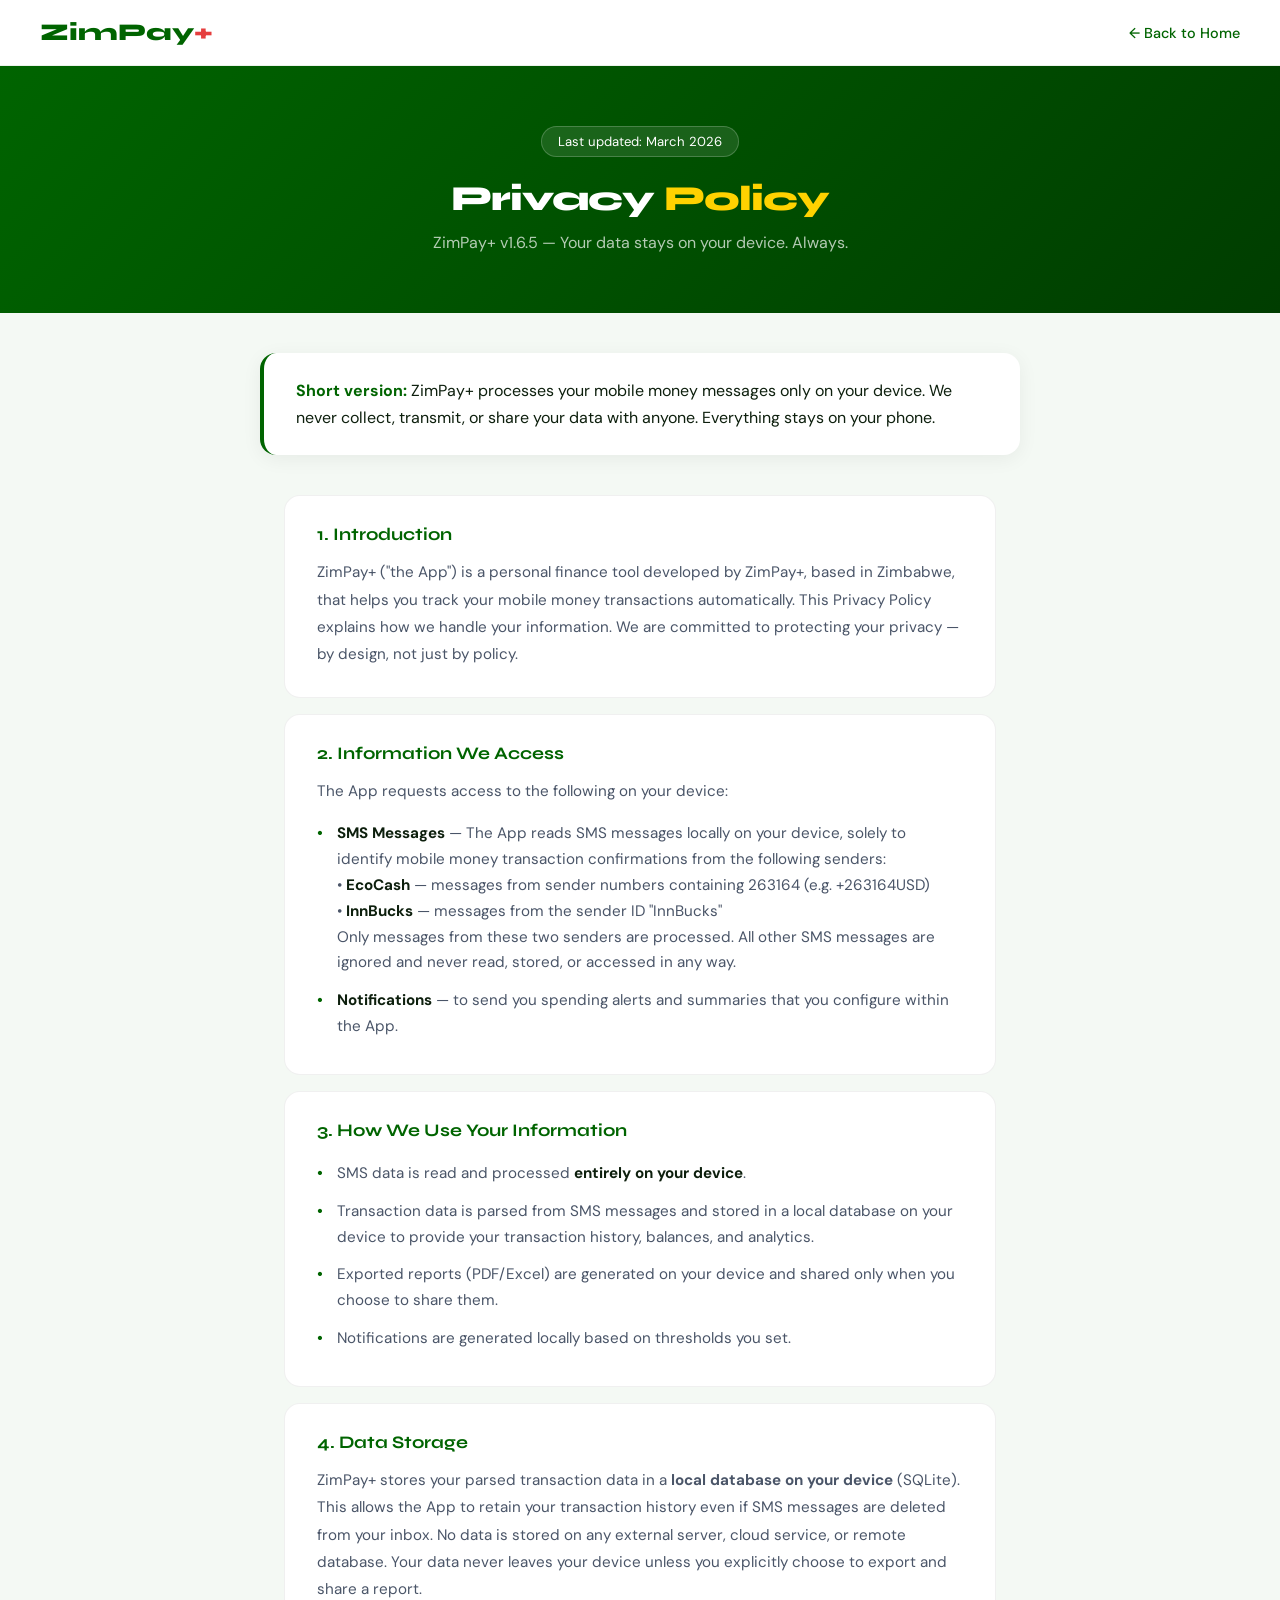
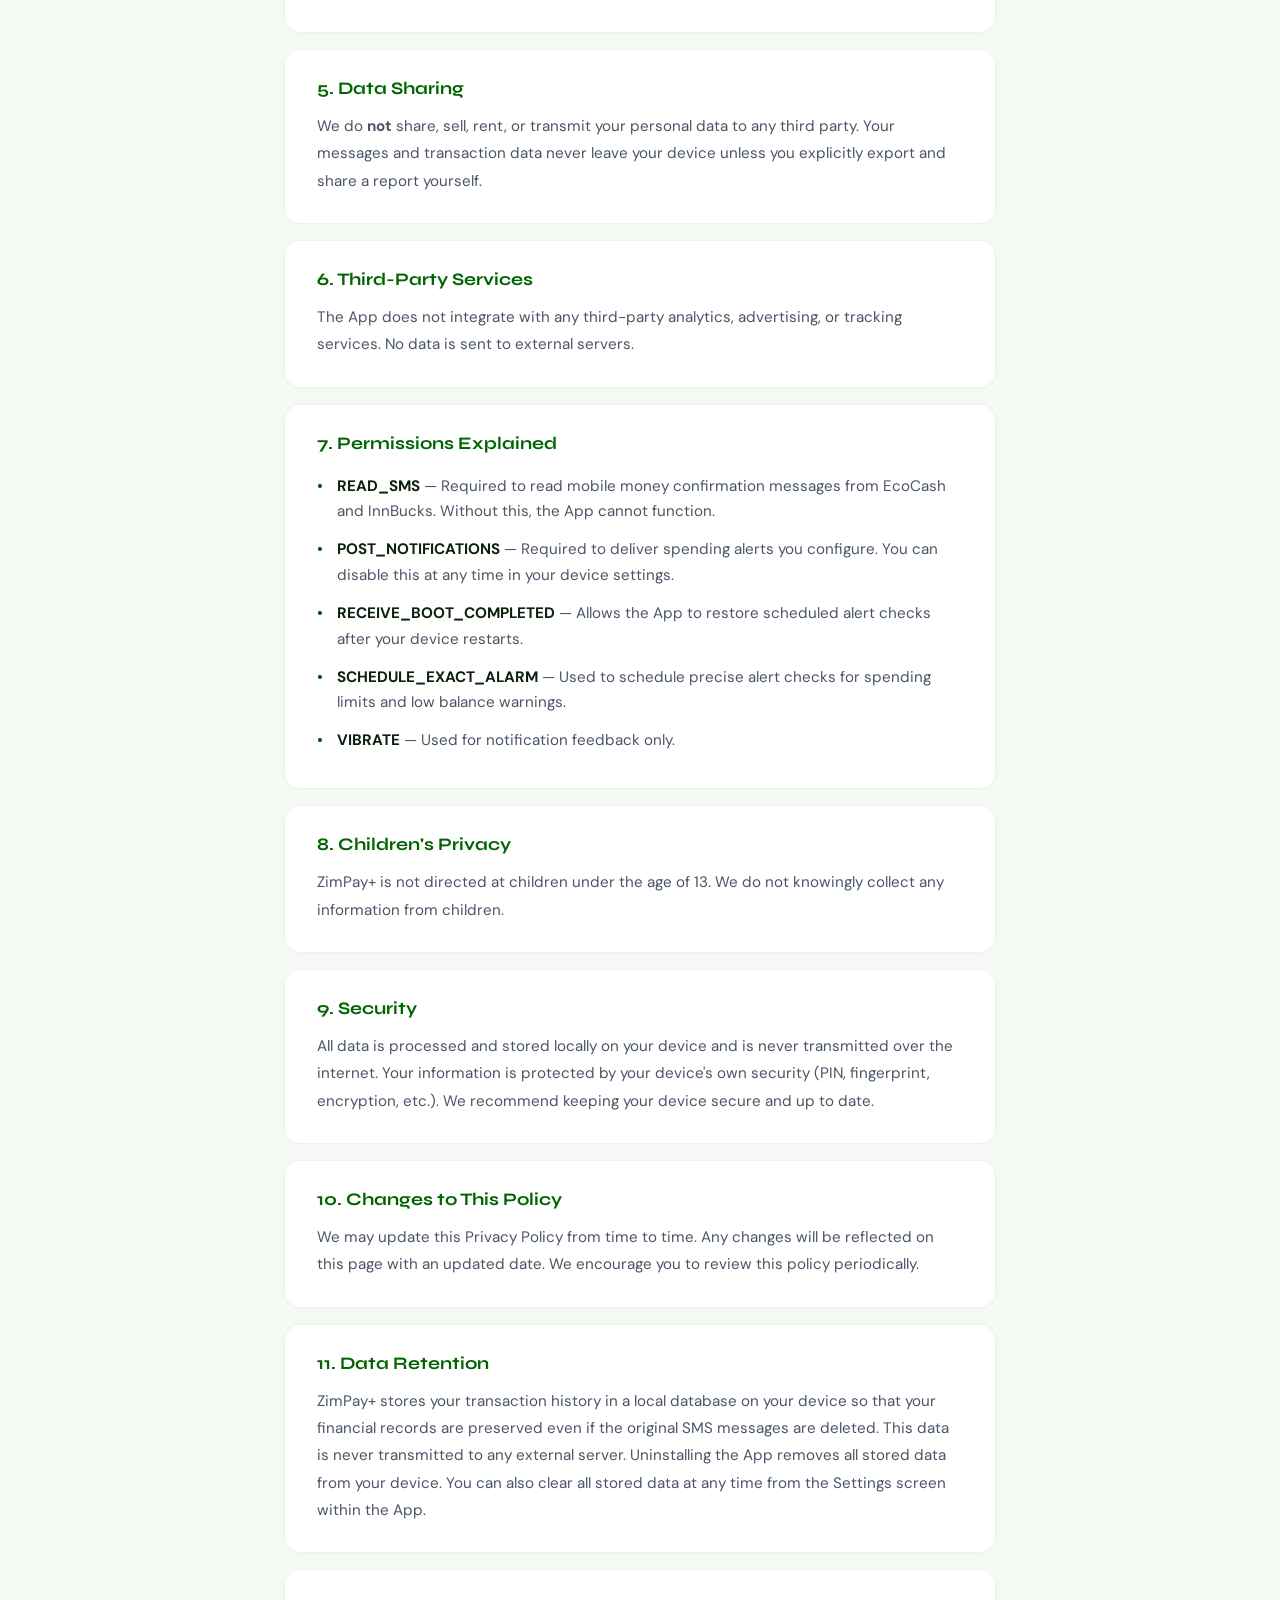
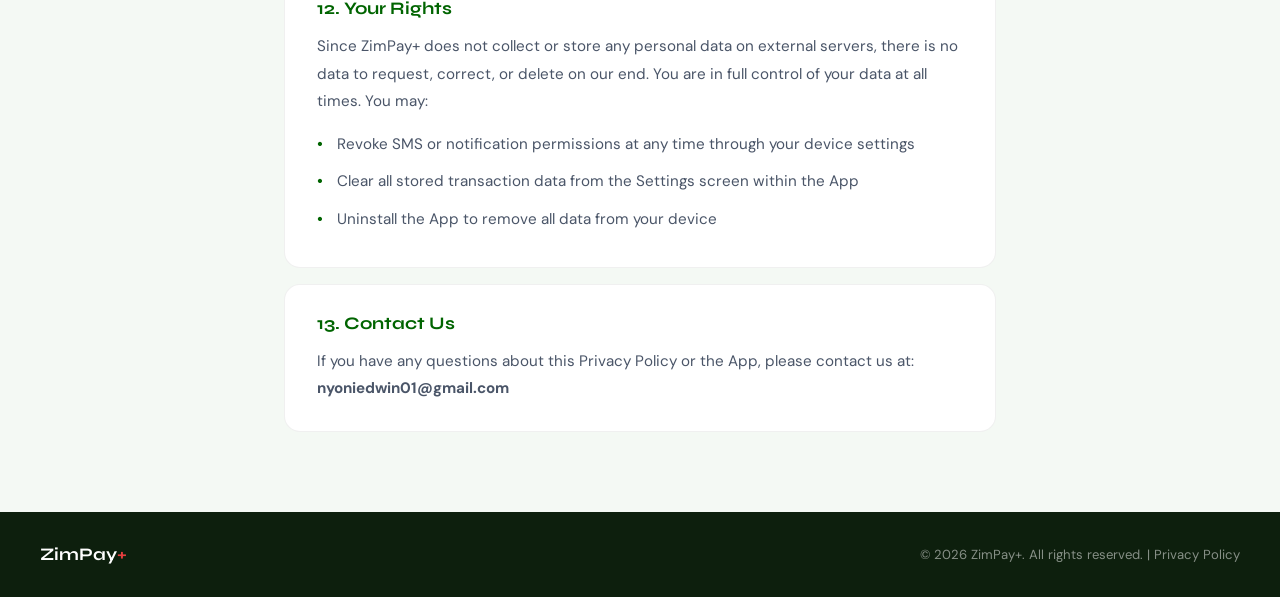
==== privacy.html @ 57601391 "update: privacy policy for v1.6.5 - Add InnBucks as second supported wallet - Disclose SQLite local " ====
<!DOCTYPE html>
<html lang="en">
<head>
  <meta charset="UTF-8"/>
  <meta name="viewport" content="width=device-width, initial-scale=1.0"/>
  <title>ZimPay+ — Privacy Policy</title>
  <link rel="preconnect" href="https://fonts.googleapis.com"/>
  <link href="https://fonts.googleapis.com/css2?family=Syne:wght@400;600;700;800&family=DM+Sans:wght@300;400;500&display=swap" rel="stylesheet"/>
  <style>
    :root {
      --green: #006400;
      --green-pale: #E6F4EA;
      --red: #E53E3E;
      --dark: #0D1F0D;
      --grey: #718096;
      --bg: #F4F9F4;
    }
    *, *::before, *::after { box-sizing: border-box; margin: 0; padding: 0; }
    body {
      font-family: 'DM Sans', sans-serif;
      background: var(--bg);
      color: var(--dark);
    }

    /* NAV */
    nav {
      display: flex; align-items: center; justify-content: space-between;
      padding: 18px 40px;
      background: white;
      border-bottom: 1px solid rgba(0,100,0,0.08);
    }
    .nav-logo {
      font-family: 'Syne', sans-serif;
      font-size: 1.5rem; font-weight: 800;
      color: var(--green); text-decoration: none;
    }
    .nav-logo span { color: var(--red); }
    .nav-back {
      color: var(--green); font-size: 0.9rem; font-weight: 500;
      text-decoration: none;
    }
    .nav-back:hover { text-decoration: underline; }

    /* HERO */
    .hero {
      background: linear-gradient(135deg, var(--green) 0%, #003d00 100%);
      padding: 60px 40px;
      text-align: center;
    }
    .hero h1 {
      font-family: 'Syne', sans-serif;
      font-size: 2.2rem; font-weight: 800;
      color: white; letter-spacing: -1px;
      margin-bottom: 12px;
    }
    .hero h1 span { color: #FFD200; }
    .hero p {
      color: rgba(255,255,255,0.7);
      font-size: 1rem;
    }
    .hero-badge {
      display: inline-block;
      background: rgba(255,255,255,0.1);
      border: 1px solid rgba(255,255,255,0.2);
      color: white; padding: 6px 16px;
      border-radius: 100px; font-size: 0.82rem;
      margin-bottom: 20px;
    }

    /* SUMMARY BOX */
    .summary {
      max-width: 760px; margin: 40px auto 0;
      background: white; border-radius: 16px;
      padding: 24px 32px;
      border-left: 4px solid var(--green);
      box-shadow: 0 4px 20px rgba(0,0,0,0.06);
    }
    .summary p {
      font-size: 1rem; color: var(--dark);
      line-height: 1.7;
    }
    .summary strong { color: var(--green); }

    /* CONTENT */
    .content {
      max-width: 760px;
      margin: 40px auto 80px;
      padding: 0 24px;
    }
    .section {
      background: white; border-radius: 16px;
      padding: 28px 32px; margin-bottom: 16px;
      border: 1.5px solid rgba(0,0,0,0.06);
    }
    .section h2 {
      font-family: 'Syne', sans-serif;
      font-size: 1.1rem; font-weight: 700;
      color: var(--green); margin-bottom: 14px;
      display: flex; align-items: center; gap: 10px;
    }
    .section p {
      font-size: 0.95rem; color: #4A5568;
      line-height: 1.8; margin-bottom: 10px;
    }
    .section p:last-child { margin-bottom: 0; }
    .section ul {
      list-style: none; padding: 0;
    }
    .section ul li {
      font-size: 0.95rem; color: #4A5568;
      line-height: 1.7; padding: 6px 0;
      padding-left: 20px; position: relative;
    }
    .section ul li::before {
      content: '\2022';
      color: var(--green);
      position: absolute; left: 0;
      font-weight: 700;
    }
    .section ul li strong { color: var(--dark); }

    /* FOOTER */
    footer {
      background: var(--dark);
      color: rgba(255,255,255,0.5);
      padding: 32px 40px;
      display: flex; justify-content: space-between;
      align-items: center; flex-wrap: wrap; gap: 16px;
    }
    .footer-logo {
      font-family: 'Syne', sans-serif;
      font-size: 1.1rem; font-weight: 700; color: white;
    }
    .footer-logo span { color: var(--red); }
    footer p { font-size: 0.82rem; }
    footer a { color: rgba(255,255,255,0.5); text-decoration: none; }
    footer a:hover { color: white; }

    @media (max-width: 600px) {
      nav { padding: 16px 20px; }
      .hero { padding: 40px 20px; }
      .hero h1 { font-size: 1.6rem; }
      .summary { margin: 24px 16px 0; padding: 20px; }
      .content { margin: 24px auto 60px; }
      .section { padding: 20px; }
      footer { padding: 24px 20px; flex-direction: column; text-align: center; }
    }
  </style>
</head>
<body>

<!-- NAV -->
<nav>
  <a href="/" class="nav-logo">ZimPay<span>+</span></a>
  <a href="/" class="nav-back">&larr; Back to Home</a>
</nav>

<!-- HERO -->
<section class="hero">
  <div class="hero-badge">Last updated: March 2026</div>
  <h1>Privacy <span>Policy</span></h1>
  <p>ZimPay+ v1.6.5 &mdash; Your data stays on your device. Always.</p>
</section>

<!-- SUMMARY -->
<div class="summary">
  <p><strong>Short version:</strong> ZimPay+ processes your mobile money messages only on your device. We never collect, transmit, or share your data with anyone. Everything stays on your phone.</p>
</div>

<!-- CONTENT -->
<div class="content">

  <div class="section">
    <h2>1. Introduction</h2>
    <p>ZimPay+ ("the App") is a personal finance tool developed by ZimPay+, based in Zimbabwe, that helps you track your mobile money transactions automatically. This Privacy Policy explains how we handle your information. We are committed to protecting your privacy &mdash; by design, not just by policy.</p>
  </div>

  <div class="section">
    <h2>2. Information We Access</h2>
    <p>The App requests access to the following on your device:</p>
    <ul>
      <li><strong>SMS Messages</strong> &mdash; The App reads SMS messages locally on your device, solely to identify mobile money transaction confirmations from the following senders:
        <br/>&bull; <strong>EcoCash</strong> &mdash; messages from sender numbers containing 263164 (e.g. +263164USD)
        <br/>&bull; <strong>InnBucks</strong> &mdash; messages from the sender ID "InnBucks"
        <br/>Only messages from these two senders are processed. All other SMS messages are ignored and never read, stored, or accessed in any way.</li>
      <li><strong>Notifications</strong> &mdash; to send you spending alerts and summaries that you configure within the App.</li>
    </ul>
  </div>

  <div class="section">
    <h2>3. How We Use Your Information</h2>
    <ul>
      <li>SMS data is read and processed <strong>entirely on your device</strong>.</li>
      <li>Transaction data is parsed from SMS messages and stored in a local database on your device to provide your transaction history, balances, and analytics.</li>
      <li>Exported reports (PDF/Excel) are generated on your device and shared only when you choose to share them.</li>
      <li>Notifications are generated locally based on thresholds you set.</li>
    </ul>
  </div>

  <div class="section">
    <h2>4. Data Storage</h2>
    <p>ZimPay+ stores your parsed transaction data in a <strong>local database on your device</strong> (SQLite). This allows the App to retain your transaction history even if SMS messages are deleted from your inbox. No data is stored on any external server, cloud service, or remote database. Your data never leaves your device unless you explicitly choose to export and share a report.</p>
  </div>

  <div class="section">
    <h2>5. Data Sharing</h2>
    <p>We do <strong>not</strong> share, sell, rent, or transmit your personal data to any third party. Your messages and transaction data never leave your device unless you explicitly export and share a report yourself.</p>
  </div>

  <div class="section">
    <h2>6. Third-Party Services</h2>
    <p>The App does not integrate with any third-party analytics, advertising, or tracking services. No data is sent to external servers.</p>
  </div>

  <div class="section">
    <h2>7. Permissions Explained</h2>
    <ul>
      <li><strong>READ_SMS</strong> &mdash; Required to read mobile money confirmation messages from EcoCash and InnBucks. Without this, the App cannot function.</li>
      <li><strong>POST_NOTIFICATIONS</strong> &mdash; Required to deliver spending alerts you configure. You can disable this at any time in your device settings.</li>
      <li><strong>RECEIVE_BOOT_COMPLETED</strong> &mdash; Allows the App to restore scheduled alert checks after your device restarts.</li>
      <li><strong>SCHEDULE_EXACT_ALARM</strong> &mdash; Used to schedule precise alert checks for spending limits and low balance warnings.</li>
      <li><strong>VIBRATE</strong> &mdash; Used for notification feedback only.</li>
    </ul>
  </div>

  <div class="section">
    <h2>8. Children's Privacy</h2>
    <p>ZimPay+ is not directed at children under the age of 13. We do not knowingly collect any information from children.</p>
  </div>

  <div class="section">
    <h2>9. Security</h2>
    <p>All data is processed and stored locally on your device and is never transmitted over the internet. Your information is protected by your device's own security (PIN, fingerprint, encryption, etc.). We recommend keeping your device secure and up to date.</p>
  </div>

  <div class="section">
    <h2>10. Changes to This Policy</h2>
    <p>We may update this Privacy Policy from time to time. Any changes will be reflected on this page with an updated date. We encourage you to review this policy periodically.</p>
  </div>

  <div class="section">
    <h2>11. Data Retention</h2>
    <p>ZimPay+ stores your transaction history in a local database on your device so that your financial records are preserved even if the original SMS messages are deleted. This data is never transmitted to any external server. Uninstalling the App removes all stored data from your device. You can also clear all stored data at any time from the Settings screen within the App.</p>
  </div>

  <div class="section">
    <h2>12. Your Rights</h2>
    <p>Since ZimPay+ does not collect or store any personal data on external servers, there is no data to request, correct, or delete on our end. You are in full control of your data at all times. You may:</p>
    <ul>
      <li>Revoke SMS or notification permissions at any time through your device settings</li>
      <li>Clear all stored transaction data from the Settings screen within the App</li>
      <li>Uninstall the App to remove all data from your device</li>
    </ul>
  </div>

  <div class="section">
    <h2>13. Contact Us</h2>
    <p>If you have any questions about this Privacy Policy or the App, please contact us at: <strong>nyoniedwin01@gmail.com</strong></p>
  </div>

</div>

<!-- FOOTER -->
<footer>
  <div class="footer-logo">ZimPay<span>+</span></div>
  <p>&copy; 2026 ZimPay+. All rights reserved. | <a href="/privacy.html">Privacy Policy</a></p>
</footer>

</body>
</html>
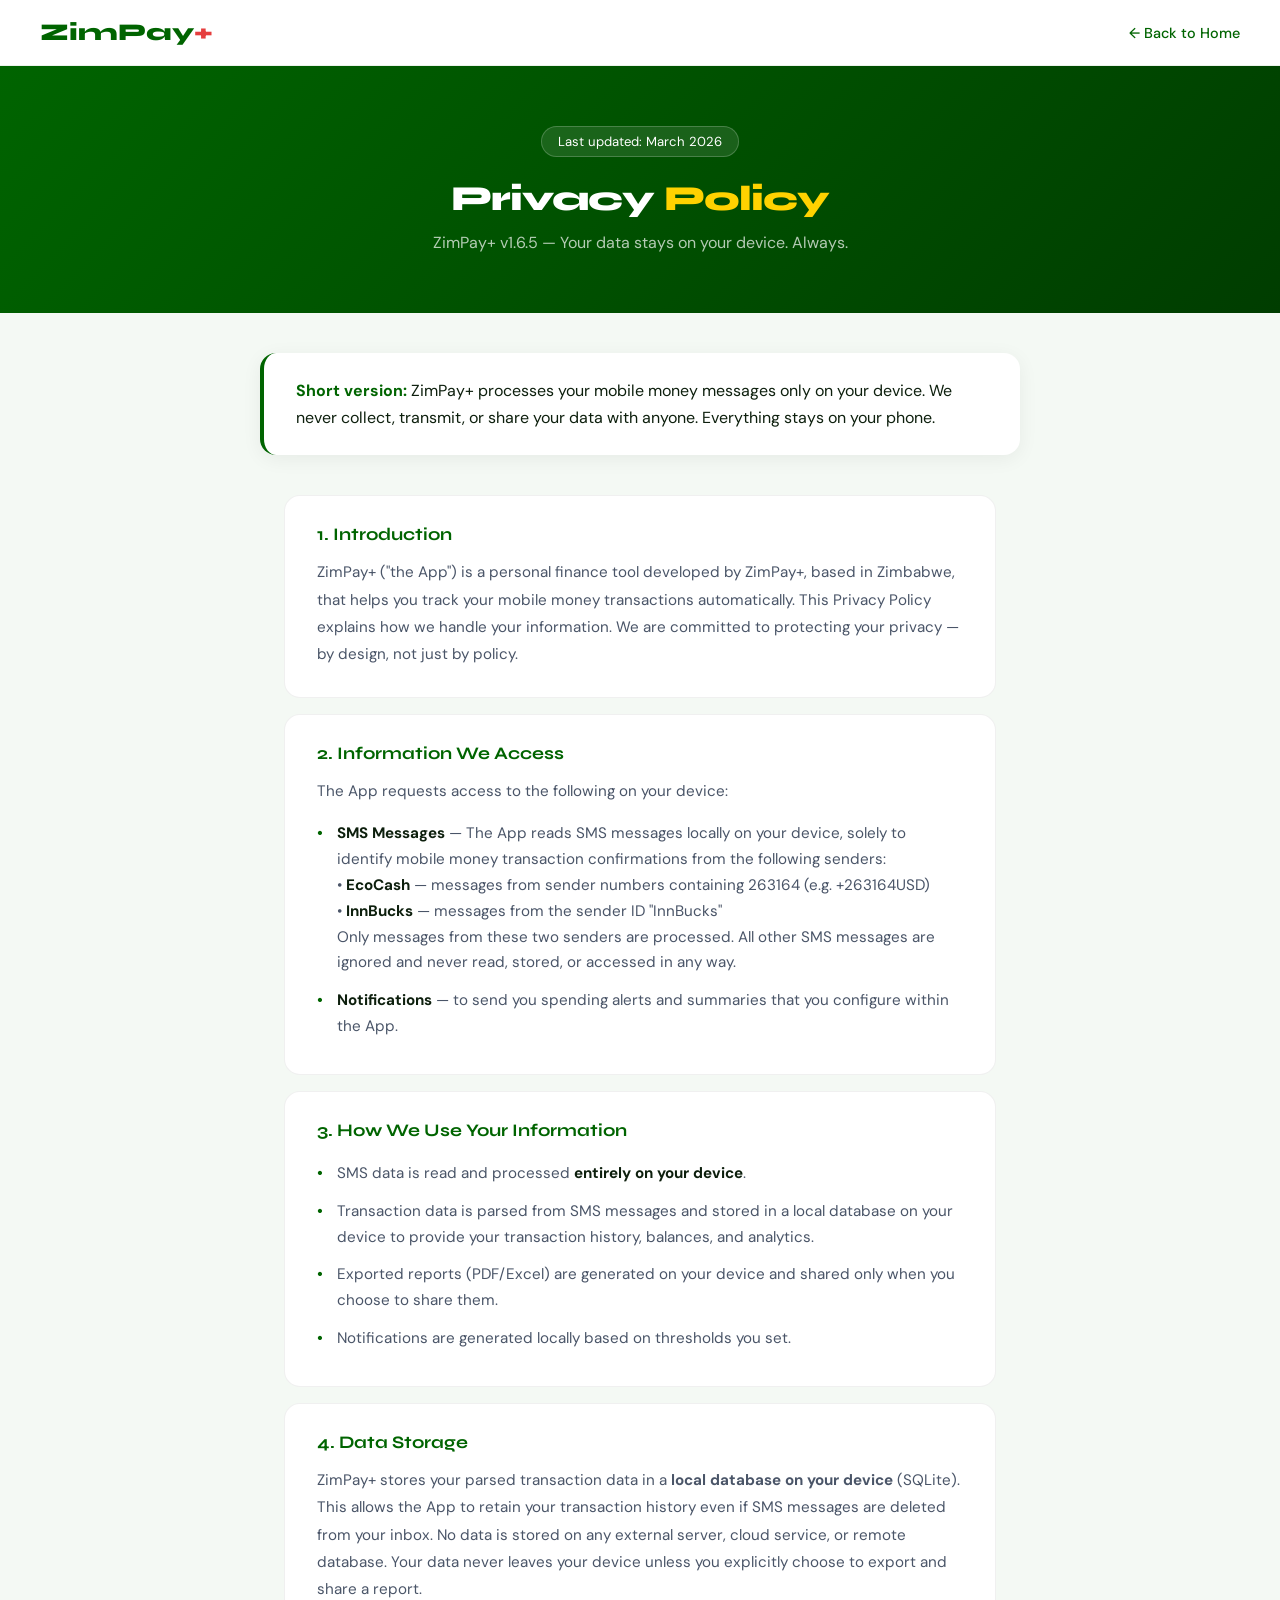
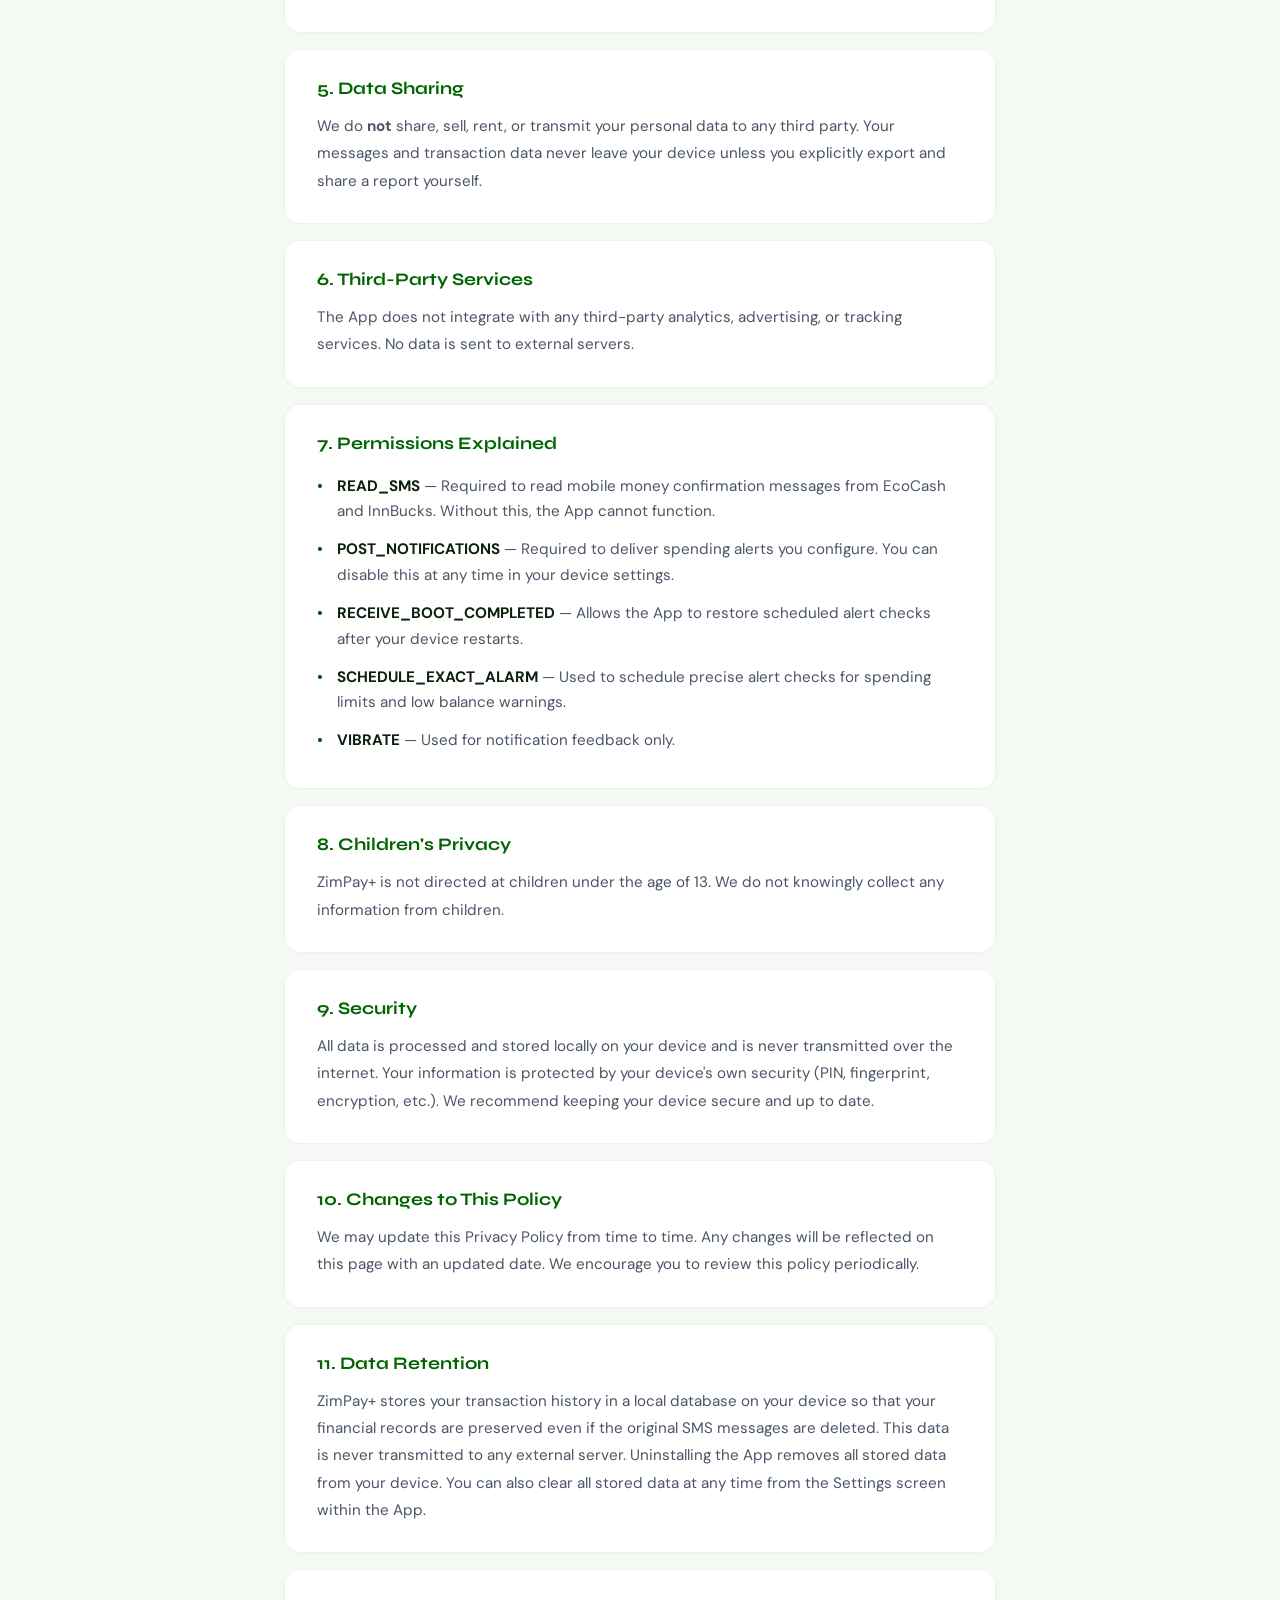
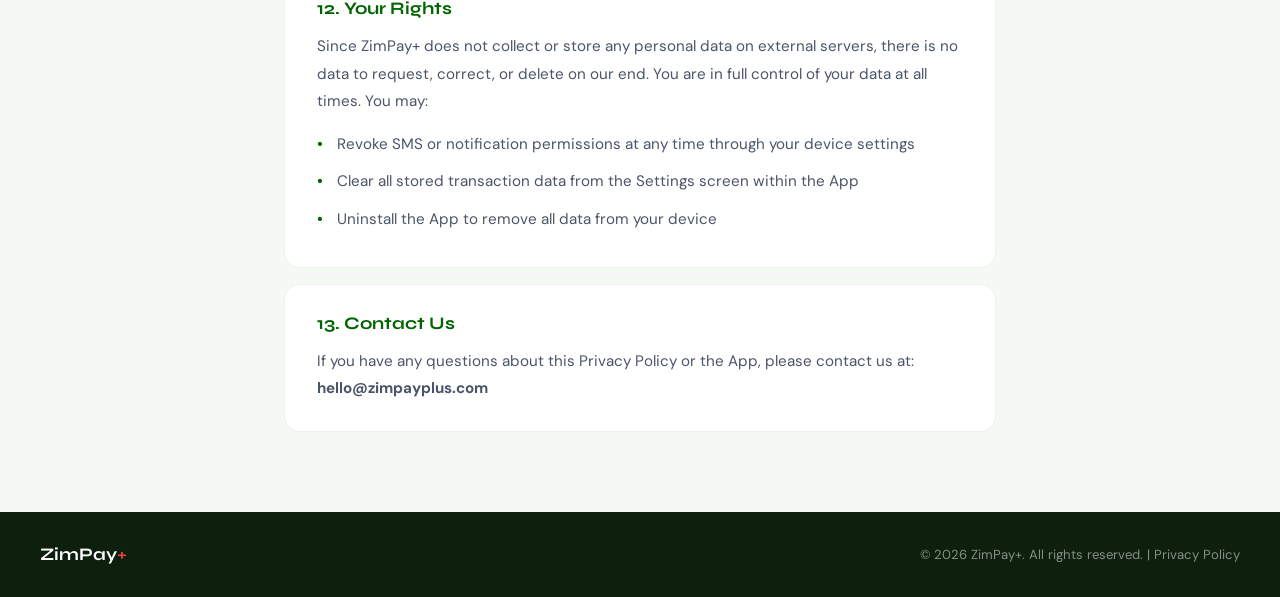
==== commit 4f5d5eaa: "fix: replace personal email with hello@zimpayplus.com Co-Authored-By: Claude Sonnet 4.6 <noreply@ant" ====
--- a/privacy.html
+++ b/privacy.html
@@ -255,7 +255,7 @@
 
   <div class="section">
     <h2>13. Contact Us</h2>
-    <p>If you have any questions about this Privacy Policy or the App, please contact us at: <strong>nyoniedwin01@gmail.com</strong></p>
+    <p>If you have any questions about this Privacy Policy or the App, please contact us at: <strong>hello@zimpayplus.com</strong></p>
   </div>
 
 </div>
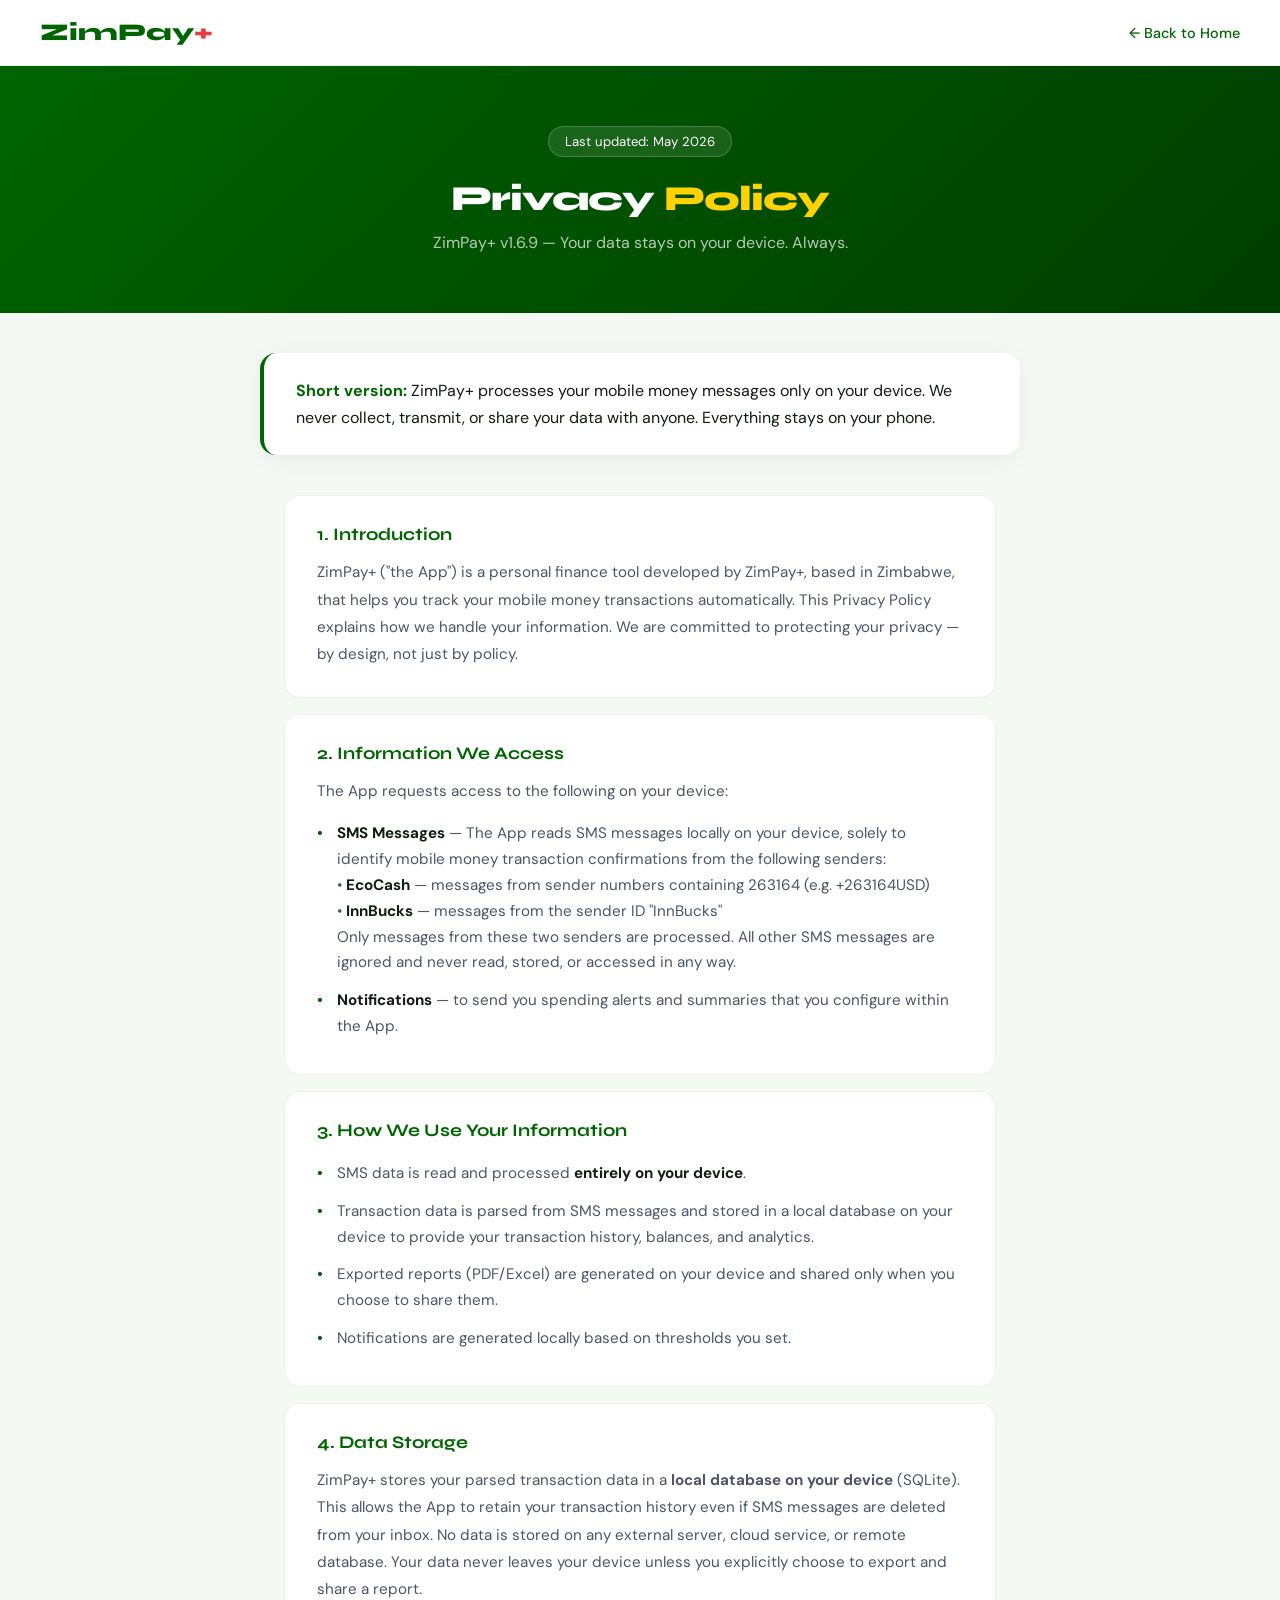
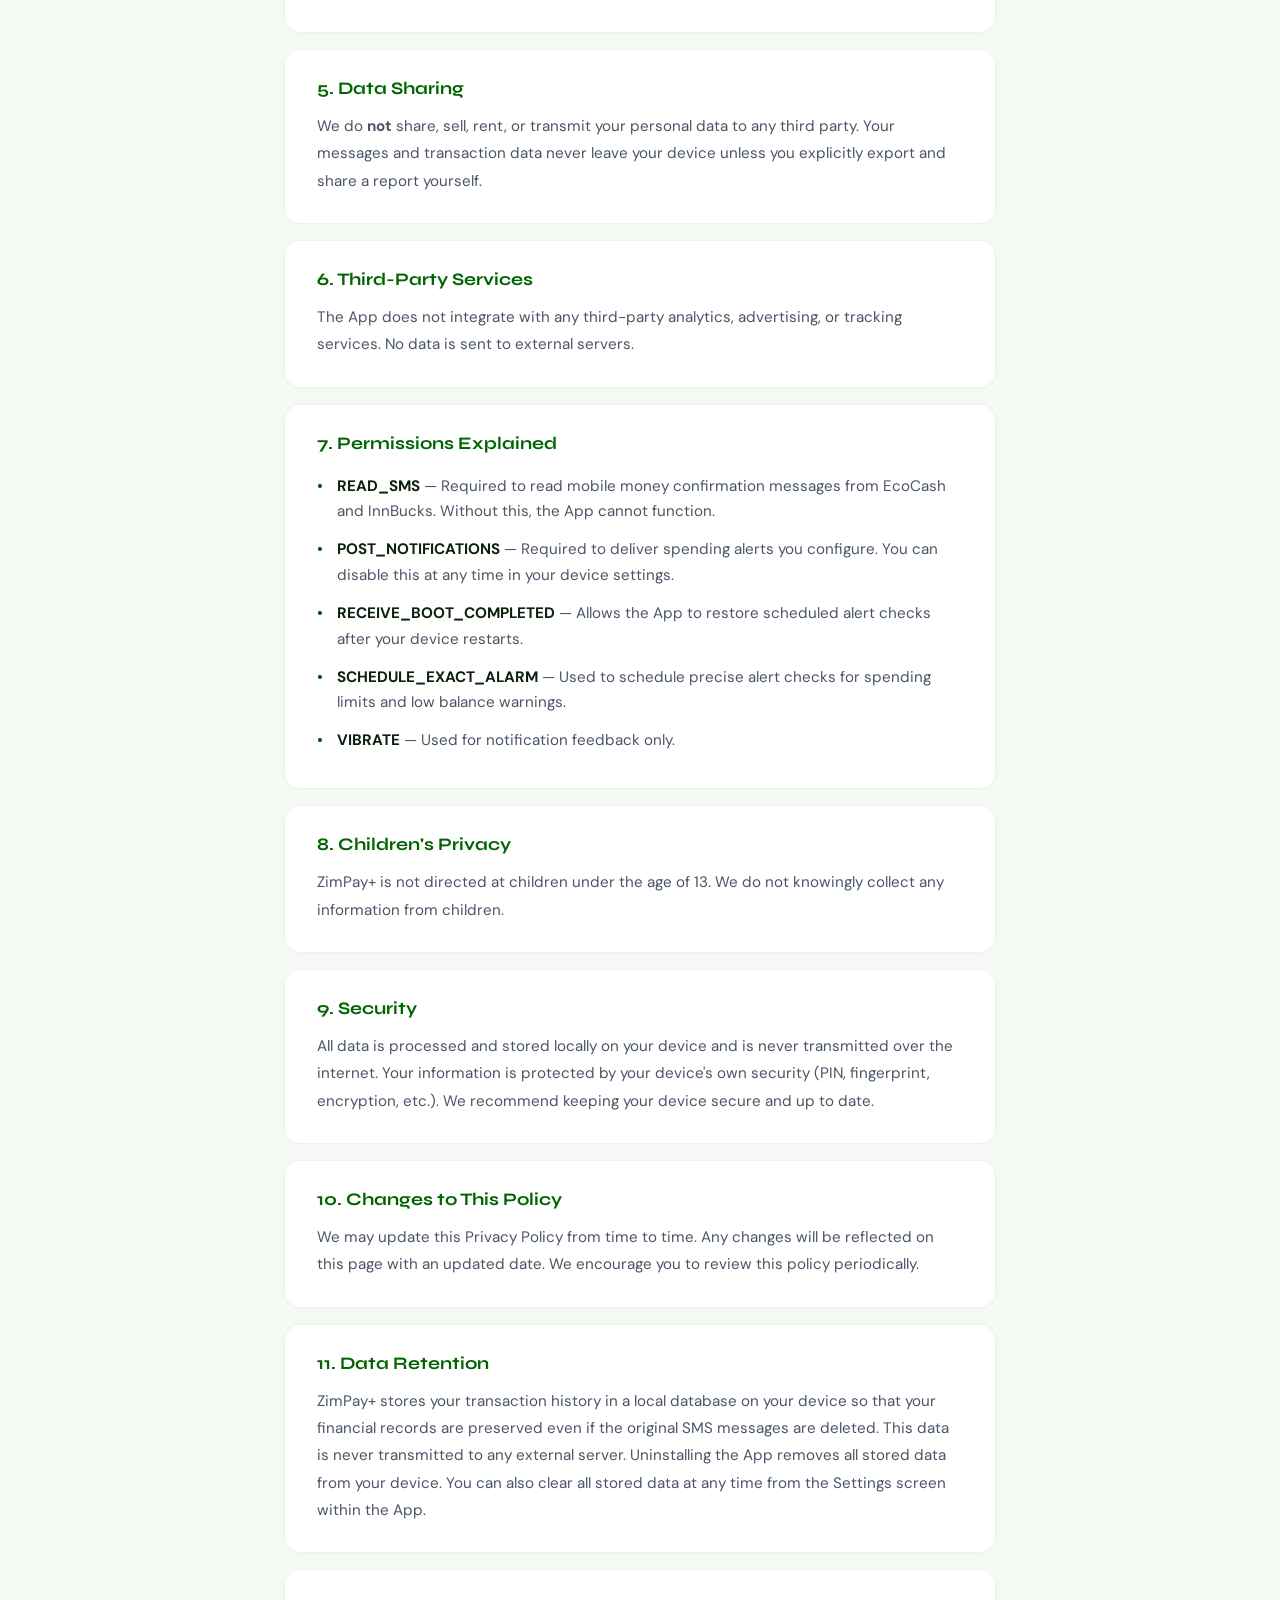
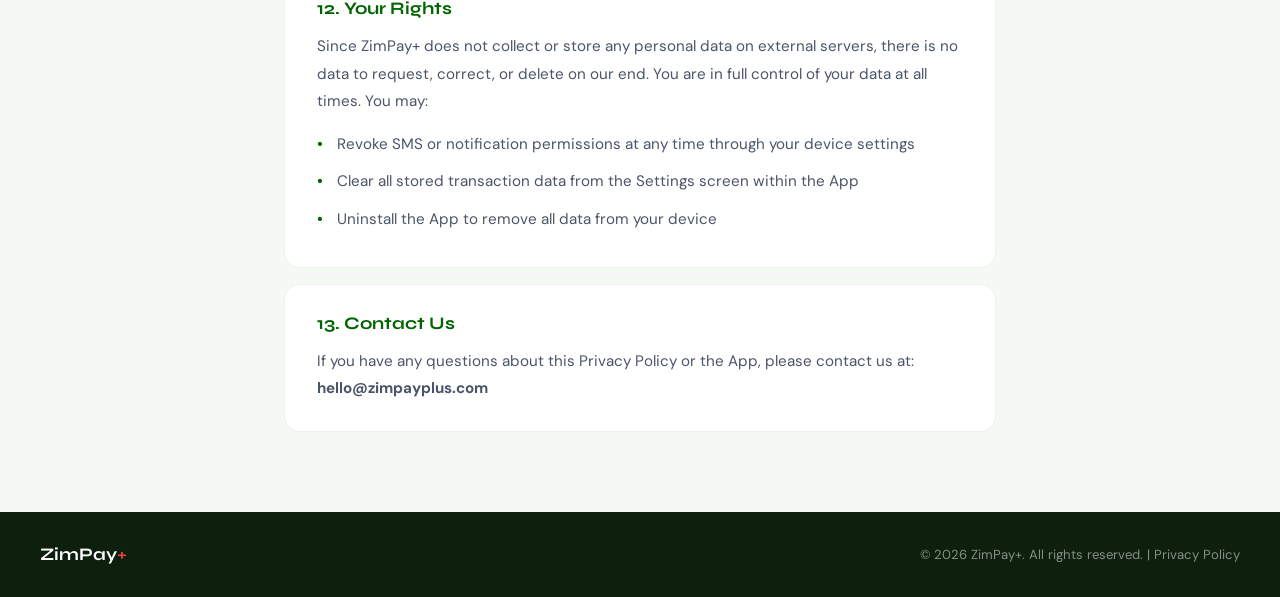
==== commit f0f7510a: "redesign: match terms page to privacy page style + update versions to v1.6.9 Co-Authored-By: Claude " ====
--- a/privacy.html
+++ b/privacy.html
@@ -157,9 +157,9 @@
 
 <!-- HERO -->
 <section class="hero">
-  <div class="hero-badge">Last updated: March 2026</div>
+  <div class="hero-badge">Last updated: May 2026</div>
   <h1>Privacy <span>Policy</span></h1>
-  <p>ZimPay+ v1.6.5 &mdash; Your data stays on your device. Always.</p>
+  <p>ZimPay+ v1.6.9 &mdash; Your data stays on your device. Always.</p>
 </section>
 
 <!-- SUMMARY -->
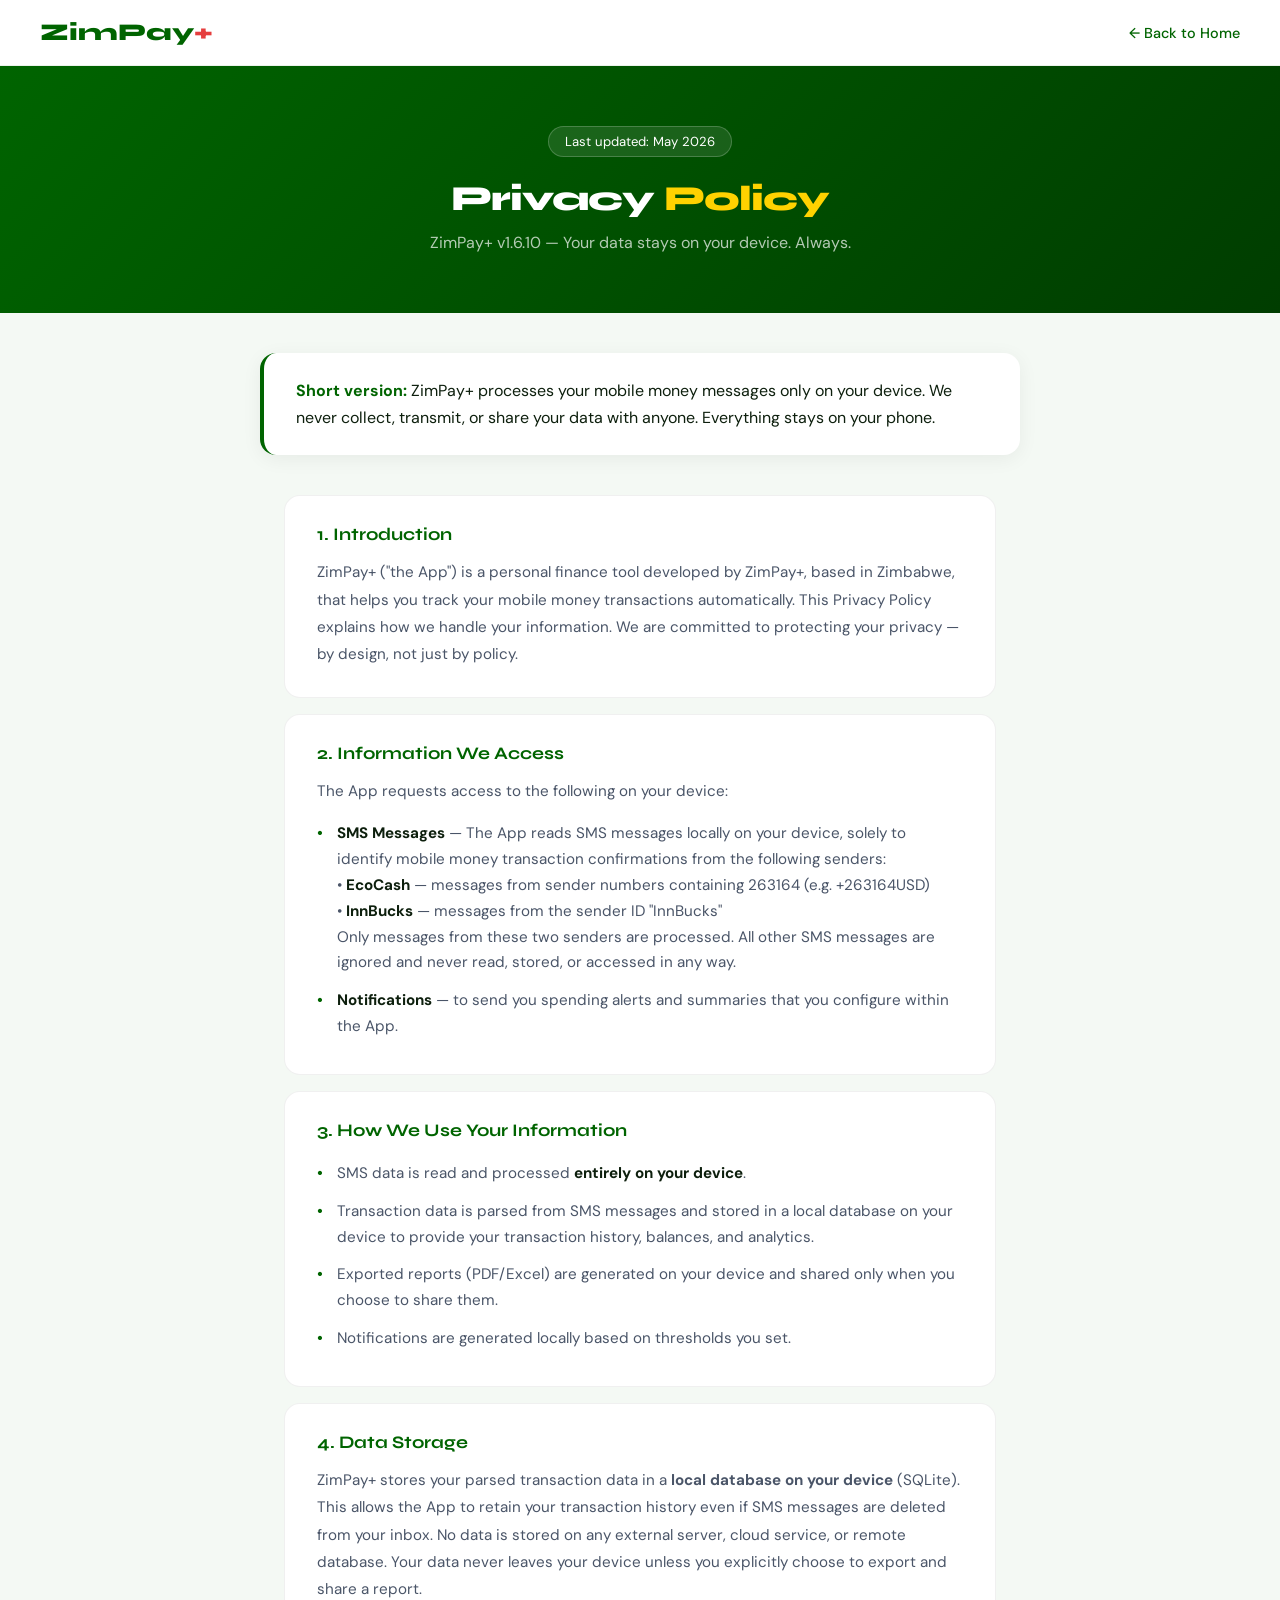
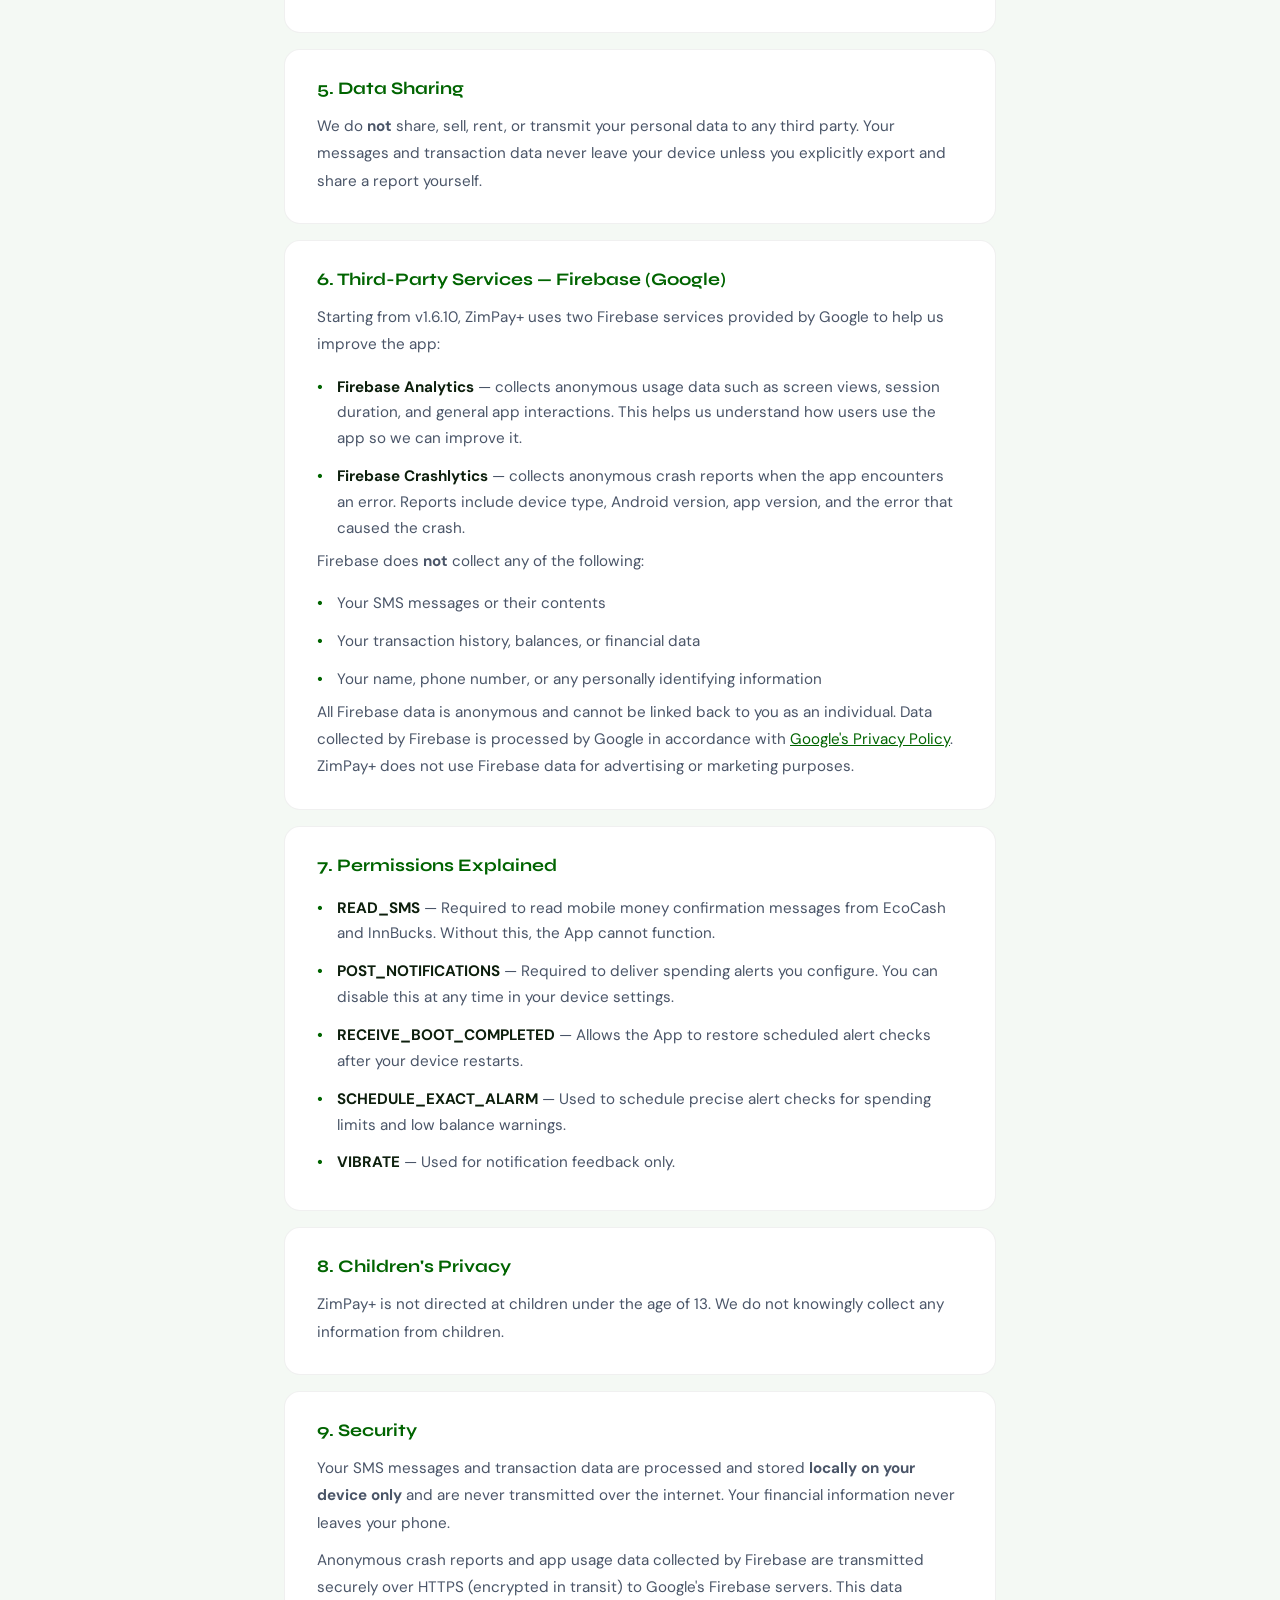
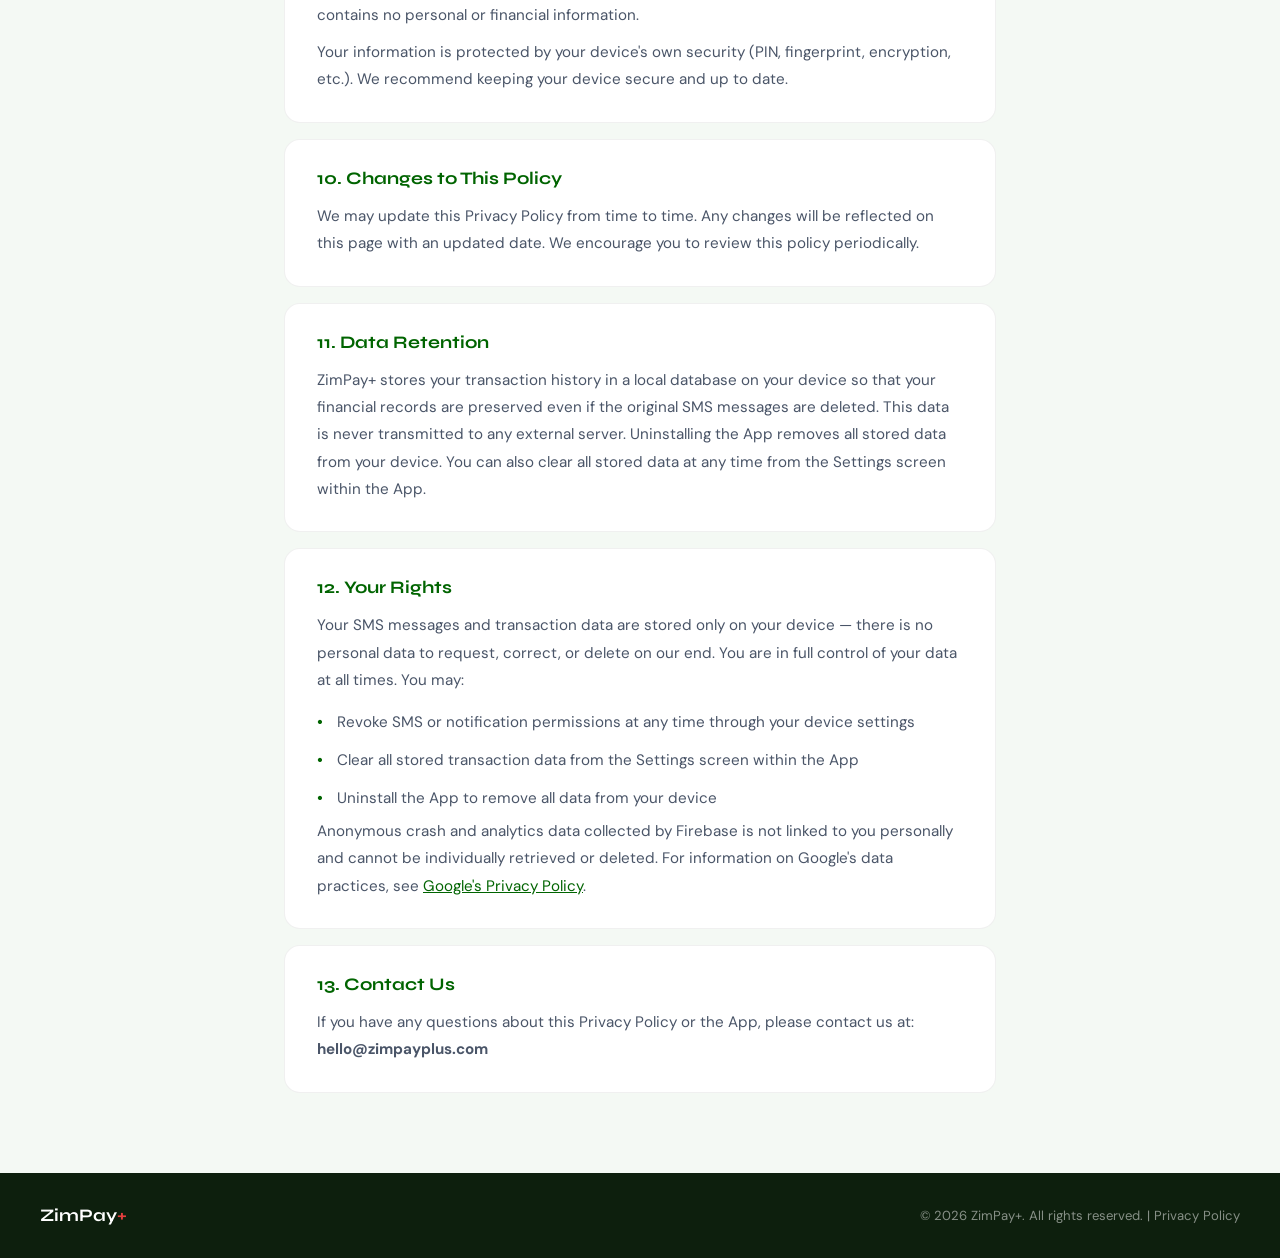
==== commit 2bb9c9aa: "Update privacy policy for Firebase Analytics and Crashlytics (v1.6.10)" ====
--- a/privacy.html
+++ b/privacy.html
@@ -159,7 +159,7 @@
 <section class="hero">
   <div class="hero-badge">Last updated: May 2026</div>
   <h1>Privacy <span>Policy</span></h1>
-  <p>ZimPay+ v1.6.9 &mdash; Your data stays on your device. Always.</p>
+  <p>ZimPay+ v1.6.10 &mdash; Your data stays on your device. Always.</p>
 </section>
 
 <!-- SUMMARY -->
@@ -208,8 +208,19 @@
   </div>
 
   <div class="section">
-    <h2>6. Third-Party Services</h2>
-    <p>The App does not integrate with any third-party analytics, advertising, or tracking services. No data is sent to external servers.</p>
+    <h2>6. Third-Party Services — Firebase (Google)</h2>
+    <p>Starting from v1.6.10, ZimPay+ uses two Firebase services provided by Google to help us improve the app:</p>
+    <ul>
+      <li><strong>Firebase Analytics</strong> &mdash; collects anonymous usage data such as screen views, session duration, and general app interactions. This helps us understand how users use the app so we can improve it.</li>
+      <li><strong>Firebase Crashlytics</strong> &mdash; collects anonymous crash reports when the app encounters an error. Reports include device type, Android version, app version, and the error that caused the crash.</li>
+    </ul>
+    <p>Firebase does <strong>not</strong> collect any of the following:</p>
+    <ul>
+      <li>Your SMS messages or their contents</li>
+      <li>Your transaction history, balances, or financial data</li>
+      <li>Your name, phone number, or any personally identifying information</li>
+    </ul>
+    <p>All Firebase data is anonymous and cannot be linked back to you as an individual. Data collected by Firebase is processed by Google in accordance with <a href="https://policies.google.com/privacy" target="_blank" style="color:var(--green)">Google's Privacy Policy</a>. ZimPay+ does not use Firebase data for advertising or marketing purposes.</p>
   </div>
 
   <div class="section">
@@ -230,7 +241,9 @@
 
   <div class="section">
     <h2>9. Security</h2>
-    <p>All data is processed and stored locally on your device and is never transmitted over the internet. Your information is protected by your device's own security (PIN, fingerprint, encryption, etc.). We recommend keeping your device secure and up to date.</p>
+    <p>Your SMS messages and transaction data are processed and stored <strong>locally on your device only</strong> and are never transmitted over the internet. Your financial information never leaves your phone.</p>
+    <p>Anonymous crash reports and app usage data collected by Firebase are transmitted securely over HTTPS (encrypted in transit) to Google's Firebase servers. This data contains no personal or financial information.</p>
+    <p>Your information is protected by your device's own security (PIN, fingerprint, encryption, etc.). We recommend keeping your device secure and up to date.</p>
   </div>
 
   <div class="section">
@@ -245,12 +258,13 @@
 
   <div class="section">
     <h2>12. Your Rights</h2>
-    <p>Since ZimPay+ does not collect or store any personal data on external servers, there is no data to request, correct, or delete on our end. You are in full control of your data at all times. You may:</p>
+    <p>Your SMS messages and transaction data are stored only on your device — there is no personal data to request, correct, or delete on our end. You are in full control of your data at all times. You may:</p>
     <ul>
       <li>Revoke SMS or notification permissions at any time through your device settings</li>
       <li>Clear all stored transaction data from the Settings screen within the App</li>
       <li>Uninstall the App to remove all data from your device</li>
     </ul>
+    <p>Anonymous crash and analytics data collected by Firebase is not linked to you personally and cannot be individually retrieved or deleted. For information on Google's data practices, see <a href="https://policies.google.com/privacy" target="_blank" style="color:var(--green)">Google's Privacy Policy</a>.</p>
   </div>
 
   <div class="section">
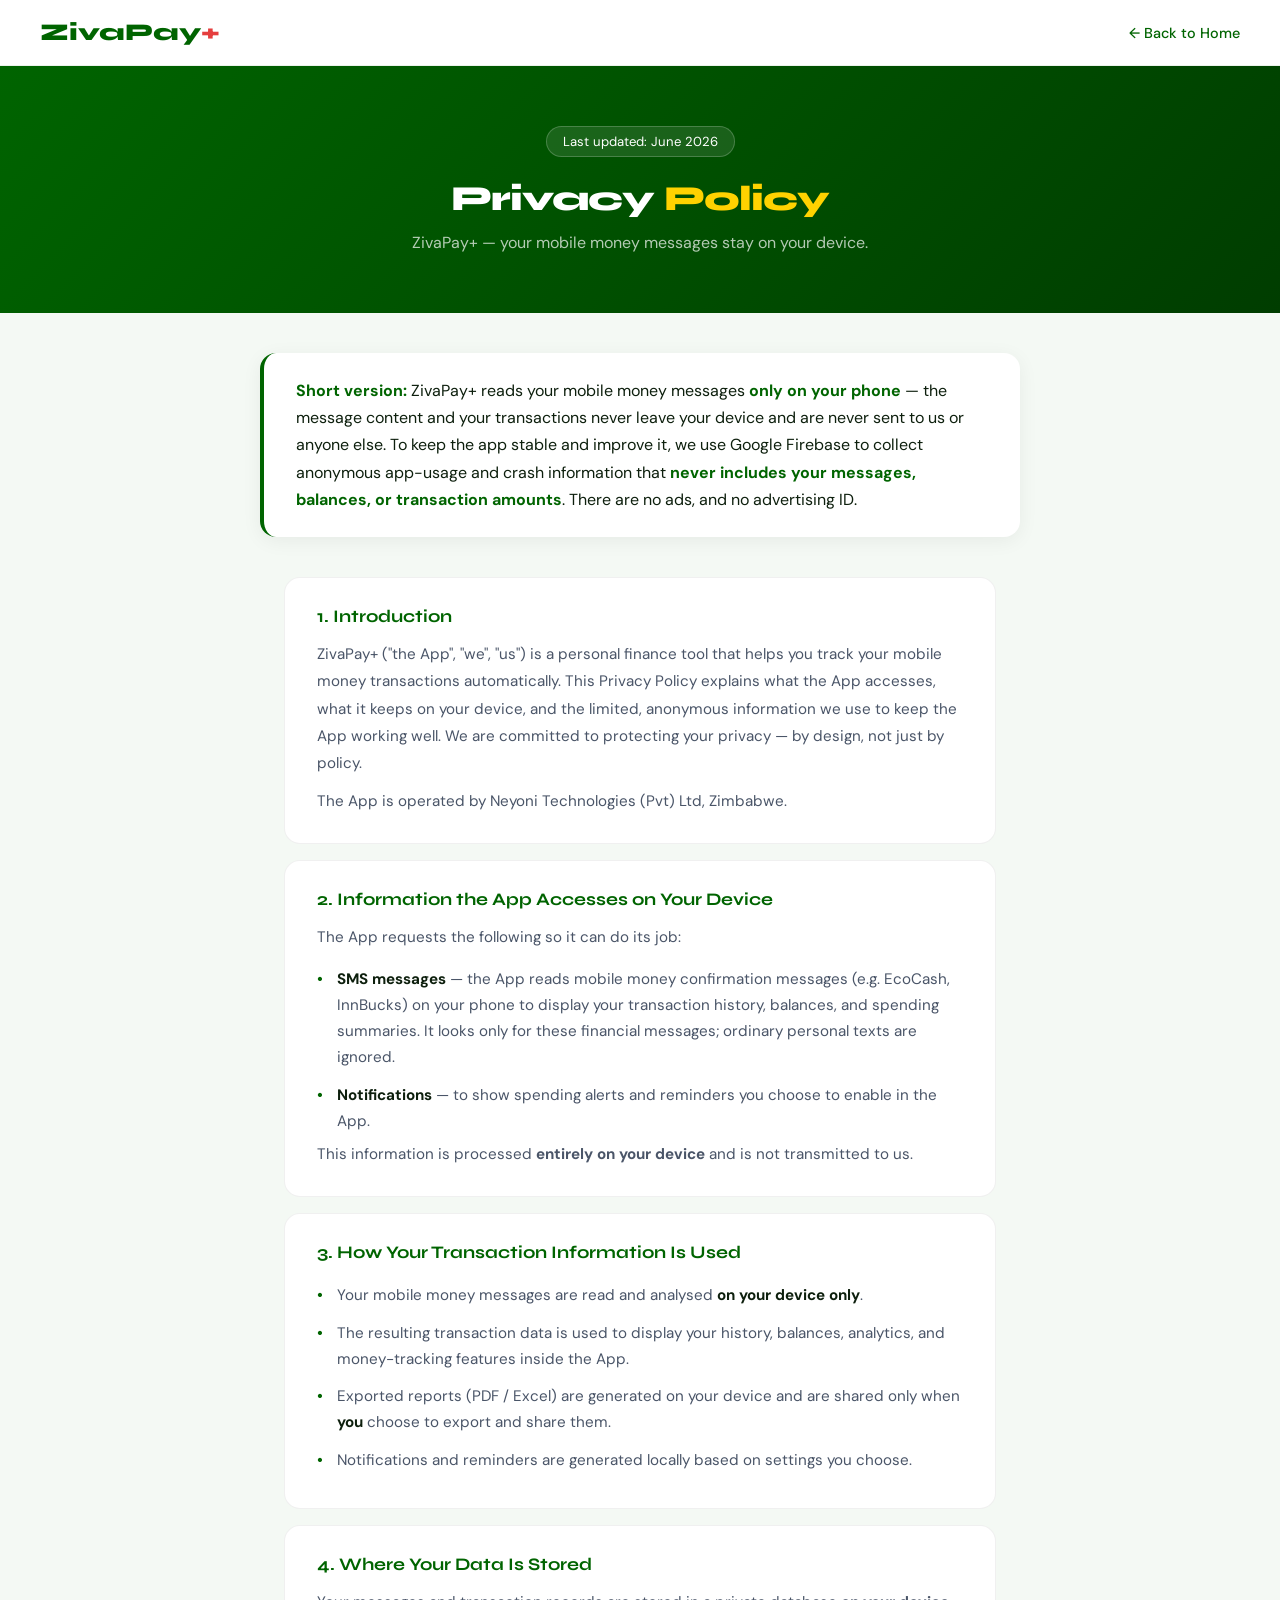
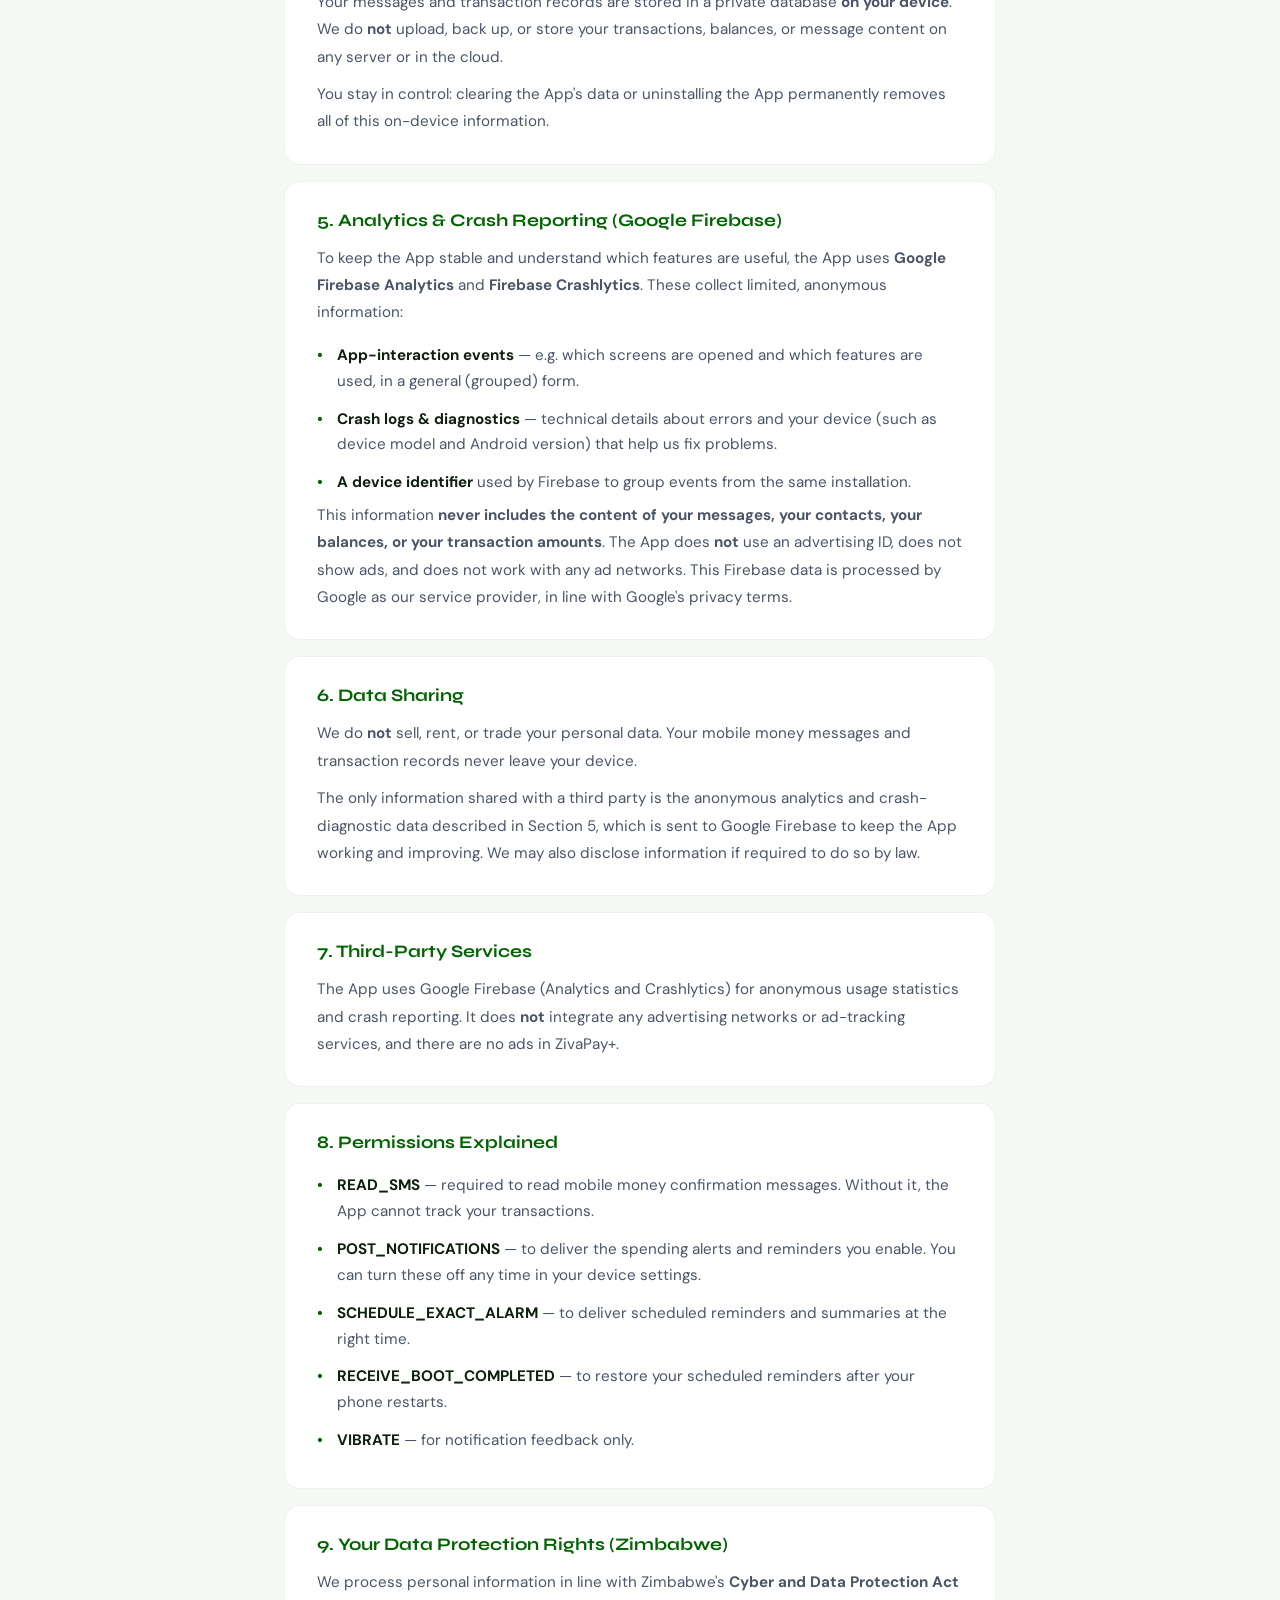
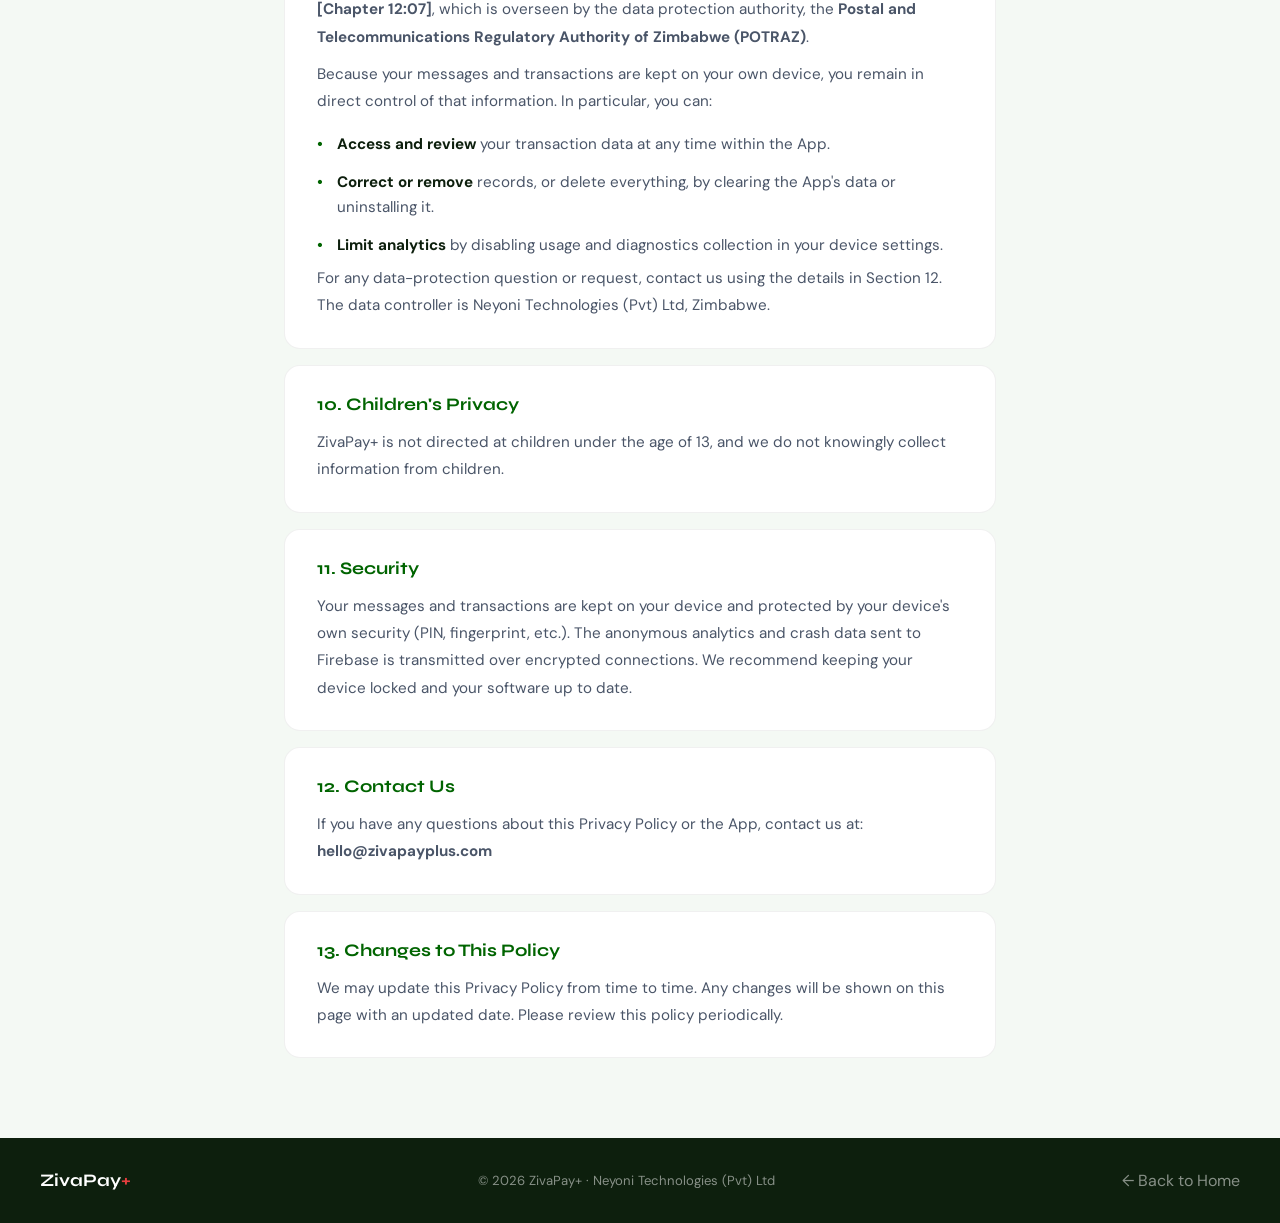
==== commit 9ec7f2ba: "Update privacy policy to ZivaPay+ (rebrand + corrected disclosures) - ZimPay+ → ZivaPay+; contact he" ====
--- a/privacy.html
+++ b/privacy.html
@@ -3,7 +3,7 @@
 <head>
   <meta charset="UTF-8"/>
   <meta name="viewport" content="width=device-width, initial-scale=1.0"/>
-  <title>ZimPay+ — Privacy Policy</title>
+  <title>ZivaPay+ — Privacy Policy</title>
   <link rel="preconnect" href="https://fonts.googleapis.com"/>
   <link href="https://fonts.googleapis.com/css2?family=Syne:wght@400;600;700;800&family=DM+Sans:wght@300;400;500&display=swap" rel="stylesheet"/>
   <style>
@@ -112,7 +112,7 @@
       padding-left: 20px; position: relative;
     }
     .section ul li::before {
-      content: '\2022';
+      content: '•';
       color: var(--green);
       position: absolute; left: 0;
       font-weight: 700;
@@ -151,20 +151,20 @@
 
 <!-- NAV -->
 <nav>
-  <a href="/" class="nav-logo">ZimPay<span>+</span></a>
-  <a href="/" class="nav-back">&larr; Back to Home</a>
+  <a href="/" class="nav-logo">ZivaPay<span>+</span></a>
+  <a href="/" class="nav-back">← Back to Home</a>
 </nav>
 
 <!-- HERO -->
 <section class="hero">
-  <div class="hero-badge">Last updated: May 2026</div>
+  <div class="hero-badge">Last updated: June 2026</div>
   <h1>Privacy <span>Policy</span></h1>
-  <p>ZimPay+ v1.6.10 &mdash; Your data stays on your device. Always.</p>
+  <p>ZivaPay+ — your mobile money messages stay on your device.</p>
 </section>
 
 <!-- SUMMARY -->
 <div class="summary">
-  <p><strong>Short version:</strong> ZimPay+ processes your mobile money messages only on your device. We never collect, transmit, or share your data with anyone. Everything stays on your phone.</p>
+  <p><strong>Short version:</strong> ZivaPay+ reads your mobile money messages <strong>only on your phone</strong> — the message content and your transactions never leave your device and are never sent to us or anyone else. To keep the app stable and improve it, we use Google Firebase to collect anonymous app-usage and crash information that <strong>never includes your messages, balances, or transaction amounts</strong>. There are no ads, and no advertising ID.</p>
 </div>
 
 <!-- CONTENT -->
@@ -172,112 +172,108 @@
 
   <div class="section">
     <h2>1. Introduction</h2>
-    <p>ZimPay+ ("the App") is a personal finance tool developed by ZimPay+, based in Zimbabwe, that helps you track your mobile money transactions automatically. This Privacy Policy explains how we handle your information. We are committed to protecting your privacy &mdash; by design, not just by policy.</p>
-  </div>
-
-  <div class="section">
-    <h2>2. Information We Access</h2>
-    <p>The App requests access to the following on your device:</p>
-    <ul>
-      <li><strong>SMS Messages</strong> &mdash; The App reads SMS messages locally on your device, solely to identify mobile money transaction confirmations from the following senders:
-        <br/>&bull; <strong>EcoCash</strong> &mdash; messages from sender numbers containing 263164 (e.g. +263164USD)
-        <br/>&bull; <strong>InnBucks</strong> &mdash; messages from the sender ID "InnBucks"
-        <br/>Only messages from these two senders are processed. All other SMS messages are ignored and never read, stored, or accessed in any way.</li>
-      <li><strong>Notifications</strong> &mdash; to send you spending alerts and summaries that you configure within the App.</li>
-    </ul>
-  </div>
-
-  <div class="section">
-    <h2>3. How We Use Your Information</h2>
-    <ul>
-      <li>SMS data is read and processed <strong>entirely on your device</strong>.</li>
-      <li>Transaction data is parsed from SMS messages and stored in a local database on your device to provide your transaction history, balances, and analytics.</li>
-      <li>Exported reports (PDF/Excel) are generated on your device and shared only when you choose to share them.</li>
-      <li>Notifications are generated locally based on thresholds you set.</li>
-    </ul>
-  </div>
-
-  <div class="section">
-    <h2>4. Data Storage</h2>
-    <p>ZimPay+ stores your parsed transaction data in a <strong>local database on your device</strong> (SQLite). This allows the App to retain your transaction history even if SMS messages are deleted from your inbox. No data is stored on any external server, cloud service, or remote database. Your data never leaves your device unless you explicitly choose to export and share a report.</p>
-  </div>
-
-  <div class="section">
-    <h2>5. Data Sharing</h2>
-    <p>We do <strong>not</strong> share, sell, rent, or transmit your personal data to any third party. Your messages and transaction data never leave your device unless you explicitly export and share a report yourself.</p>
-  </div>
-
-  <div class="section">
-    <h2>6. Third-Party Services — Firebase (Google)</h2>
-    <p>Starting from v1.6.10, ZimPay+ uses two Firebase services provided by Google to help us improve the app:</p>
-    <ul>
-      <li><strong>Firebase Analytics</strong> &mdash; collects anonymous usage data such as screen views, session duration, and general app interactions. This helps us understand how users use the app so we can improve it.</li>
-      <li><strong>Firebase Crashlytics</strong> &mdash; collects anonymous crash reports when the app encounters an error. Reports include device type, Android version, app version, and the error that caused the crash.</li>
-    </ul>
-    <p>Firebase does <strong>not</strong> collect any of the following:</p>
-    <ul>
-      <li>Your SMS messages or their contents</li>
-      <li>Your transaction history, balances, or financial data</li>
-      <li>Your name, phone number, or any personally identifying information</li>
-    </ul>
-    <p>All Firebase data is anonymous and cannot be linked back to you as an individual. Data collected by Firebase is processed by Google in accordance with <a href="https://policies.google.com/privacy" target="_blank" style="color:var(--green)">Google's Privacy Policy</a>. ZimPay+ does not use Firebase data for advertising or marketing purposes.</p>
-  </div>
-
-  <div class="section">
-    <h2>7. Permissions Explained</h2>
-    <ul>
-      <li><strong>READ_SMS</strong> &mdash; Required to read mobile money confirmation messages from EcoCash and InnBucks. Without this, the App cannot function.</li>
-      <li><strong>POST_NOTIFICATIONS</strong> &mdash; Required to deliver spending alerts you configure. You can disable this at any time in your device settings.</li>
-      <li><strong>RECEIVE_BOOT_COMPLETED</strong> &mdash; Allows the App to restore scheduled alert checks after your device restarts.</li>
-      <li><strong>SCHEDULE_EXACT_ALARM</strong> &mdash; Used to schedule precise alert checks for spending limits and low balance warnings.</li>
-      <li><strong>VIBRATE</strong> &mdash; Used for notification feedback only.</li>
-    </ul>
-  </div>
-
-  <div class="section">
-    <h2>8. Children's Privacy</h2>
-    <p>ZimPay+ is not directed at children under the age of 13. We do not knowingly collect any information from children.</p>
-  </div>
-
-  <div class="section">
-    <h2>9. Security</h2>
-    <p>Your SMS messages and transaction data are processed and stored <strong>locally on your device only</strong> and are never transmitted over the internet. Your financial information never leaves your phone.</p>
-    <p>Anonymous crash reports and app usage data collected by Firebase are transmitted securely over HTTPS (encrypted in transit) to Google's Firebase servers. This data contains no personal or financial information.</p>
-    <p>Your information is protected by your device's own security (PIN, fingerprint, encryption, etc.). We recommend keeping your device secure and up to date.</p>
-  </div>
-
-  <div class="section">
-    <h2>10. Changes to This Policy</h2>
-    <p>We may update this Privacy Policy from time to time. Any changes will be reflected on this page with an updated date. We encourage you to review this policy periodically.</p>
-  </div>
-
-  <div class="section">
-    <h2>11. Data Retention</h2>
-    <p>ZimPay+ stores your transaction history in a local database on your device so that your financial records are preserved even if the original SMS messages are deleted. This data is never transmitted to any external server. Uninstalling the App removes all stored data from your device. You can also clear all stored data at any time from the Settings screen within the App.</p>
-  </div>
-
-  <div class="section">
-    <h2>12. Your Rights</h2>
-    <p>Your SMS messages and transaction data are stored only on your device — there is no personal data to request, correct, or delete on our end. You are in full control of your data at all times. You may:</p>
-    <ul>
-      <li>Revoke SMS or notification permissions at any time through your device settings</li>
-      <li>Clear all stored transaction data from the Settings screen within the App</li>
-      <li>Uninstall the App to remove all data from your device</li>
-    </ul>
-    <p>Anonymous crash and analytics data collected by Firebase is not linked to you personally and cannot be individually retrieved or deleted. For information on Google's data practices, see <a href="https://policies.google.com/privacy" target="_blank" style="color:var(--green)">Google's Privacy Policy</a>.</p>
-  </div>
-
-  <div class="section">
-    <h2>13. Contact Us</h2>
-    <p>If you have any questions about this Privacy Policy or the App, please contact us at: <strong>hello@zimpayplus.com</strong></p>
+    <p>ZivaPay+ ("the App", "we", "us") is a personal finance tool that helps you track your mobile money transactions automatically. This Privacy Policy explains what the App accesses, what it keeps on your device, and the limited, anonymous information we use to keep the App working well. We are committed to protecting your privacy — by design, not just by policy.</p>
+    <p>The App is operated by Neyoni Technologies (Pvt) Ltd, Zimbabwe.</p>
+  </div>
+
+  <div class="section">
+    <h2>2. Information the App Accesses on Your Device</h2>
+    <p>The App requests the following so it can do its job:</p>
+    <ul>
+      <li><strong>SMS messages</strong> — the App reads mobile money confirmation messages (e.g. EcoCash, InnBucks) on your phone to display your transaction history, balances, and spending summaries. It looks only for these financial messages; ordinary personal texts are ignored.</li>
+      <li><strong>Notifications</strong> — to show spending alerts and reminders you choose to enable in the App.</li>
+    </ul>
+    <p>This information is processed <strong>entirely on your device</strong> and is not transmitted to us.</p>
+  </div>
+
+  <div class="section">
+    <h2>3. How Your Transaction Information Is Used</h2>
+    <ul>
+      <li>Your mobile money messages are read and analysed <strong>on your device only</strong>.</li>
+      <li>The resulting transaction data is used to display your history, balances, analytics, and money-tracking features inside the App.</li>
+      <li>Exported reports (PDF / Excel) are generated on your device and are shared only when <strong>you</strong> choose to export and share them.</li>
+      <li>Notifications and reminders are generated locally based on settings you choose.</li>
+    </ul>
+  </div>
+
+  <div class="section">
+    <h2>4. Where Your Data Is Stored</h2>
+    <p>Your messages and transaction records are stored in a private database <strong>on your device</strong>. We do <strong>not</strong> upload, back up, or store your transactions, balances, or message content on any server or in the cloud.</p>
+    <p>You stay in control: clearing the App's data or uninstalling the App permanently removes all of this on-device information.</p>
+  </div>
+
+  <div class="section">
+    <h2>5. Analytics &amp; Crash Reporting (Google Firebase)</h2>
+    <p>To keep the App stable and understand which features are useful, the App uses <strong>Google Firebase Analytics</strong> and <strong>Firebase Crashlytics</strong>. These collect limited, anonymous information:</p>
+    <ul>
+      <li><strong>App-interaction events</strong> — e.g. which screens are opened and which features are used, in a general (grouped) form.</li>
+      <li><strong>Crash logs &amp; diagnostics</strong> — technical details about errors and your device (such as device model and Android version) that help us fix problems.</li>
+      <li><strong>A device identifier</strong> used by Firebase to group events from the same installation.</li>
+    </ul>
+    <p>This information <strong>never includes the content of your messages, your contacts, your balances, or your transaction amounts</strong>. The App does <strong>not</strong> use an advertising ID, does not show ads, and does not work with any ad networks. This Firebase data is processed by Google as our service provider, in line with Google's privacy terms.</p>
+  </div>
+
+  <div class="section">
+    <h2>6. Data Sharing</h2>
+    <p>We do <strong>not</strong> sell, rent, or trade your personal data. Your mobile money messages and transaction records never leave your device.</p>
+    <p>The only information shared with a third party is the anonymous analytics and crash-diagnostic data described in Section 5, which is sent to Google Firebase to keep the App working and improving. We may also disclose information if required to do so by law.</p>
+  </div>
+
+  <div class="section">
+    <h2>7. Third-Party Services</h2>
+    <p>The App uses Google Firebase (Analytics and Crashlytics) for anonymous usage statistics and crash reporting. It does <strong>not</strong> integrate any advertising networks or ad-tracking services, and there are no ads in ZivaPay+.</p>
+  </div>
+
+  <div class="section">
+    <h2>8. Permissions Explained</h2>
+    <ul>
+      <li><strong>READ_SMS</strong> — required to read mobile money confirmation messages. Without it, the App cannot track your transactions.</li>
+      <li><strong>POST_NOTIFICATIONS</strong> — to deliver the spending alerts and reminders you enable. You can turn these off any time in your device settings.</li>
+      <li><strong>SCHEDULE_EXACT_ALARM</strong> — to deliver scheduled reminders and summaries at the right time.</li>
+      <li><strong>RECEIVE_BOOT_COMPLETED</strong> — to restore your scheduled reminders after your phone restarts.</li>
+      <li><strong>VIBRATE</strong> — for notification feedback only.</li>
+    </ul>
+  </div>
+
+  <div class="section">
+    <h2>9. Your Data Protection Rights (Zimbabwe)</h2>
+    <p>We process personal information in line with Zimbabwe's <strong>Cyber and Data Protection Act [Chapter 12:07]</strong>, which is overseen by the data protection authority, the <strong>Postal and Telecommunications Regulatory Authority of Zimbabwe (POTRAZ)</strong>.</p>
+    <p>Because your messages and transactions are kept on your own device, you remain in direct control of that information. In particular, you can:</p>
+    <ul>
+      <li><strong>Access and review</strong> your transaction data at any time within the App.</li>
+      <li><strong>Correct or remove</strong> records, or delete everything, by clearing the App's data or uninstalling it.</li>
+      <li><strong>Limit analytics</strong> by disabling usage and diagnostics collection in your device settings.</li>
+    </ul>
+    <p>For any data-protection question or request, contact us using the details in Section 12. The data controller is Neyoni Technologies (Pvt) Ltd, Zimbabwe.</p>
+  </div>
+
+  <div class="section">
+    <h2>10. Children's Privacy</h2>
+    <p>ZivaPay+ is not directed at children under the age of 13, and we do not knowingly collect information from children.</p>
+  </div>
+
+  <div class="section">
+    <h2>11. Security</h2>
+    <p>Your messages and transactions are kept on your device and protected by your device's own security (PIN, fingerprint, etc.). The anonymous analytics and crash data sent to Firebase is transmitted over encrypted connections. We recommend keeping your device locked and your software up to date.</p>
+  </div>
+
+  <div class="section">
+    <h2>12. Contact Us</h2>
+    <p>If you have any questions about this Privacy Policy or the App, contact us at: <strong>hello@zivapayplus.com</strong></p>
+  </div>
+
+  <div class="section">
+    <h2>13. Changes to This Policy</h2>
+    <p>We may update this Privacy Policy from time to time. Any changes will be shown on this page with an updated date. Please review this policy periodically.</p>
   </div>
 
 </div>
 
 <!-- FOOTER -->
 <footer>
-  <div class="footer-logo">ZimPay<span>+</span></div>
-  <p>&copy; 2026 ZimPay+. All rights reserved. | <a href="/privacy.html">Privacy Policy</a></p>
+  <div class="footer-logo">ZivaPay<span>+</span></div>
+  <p>© 2026 ZivaPay+ · Neyoni Technologies (Pvt) Ltd</p>
+  <a href="/">← Back to Home</a>
 </footer>
 
 </body>
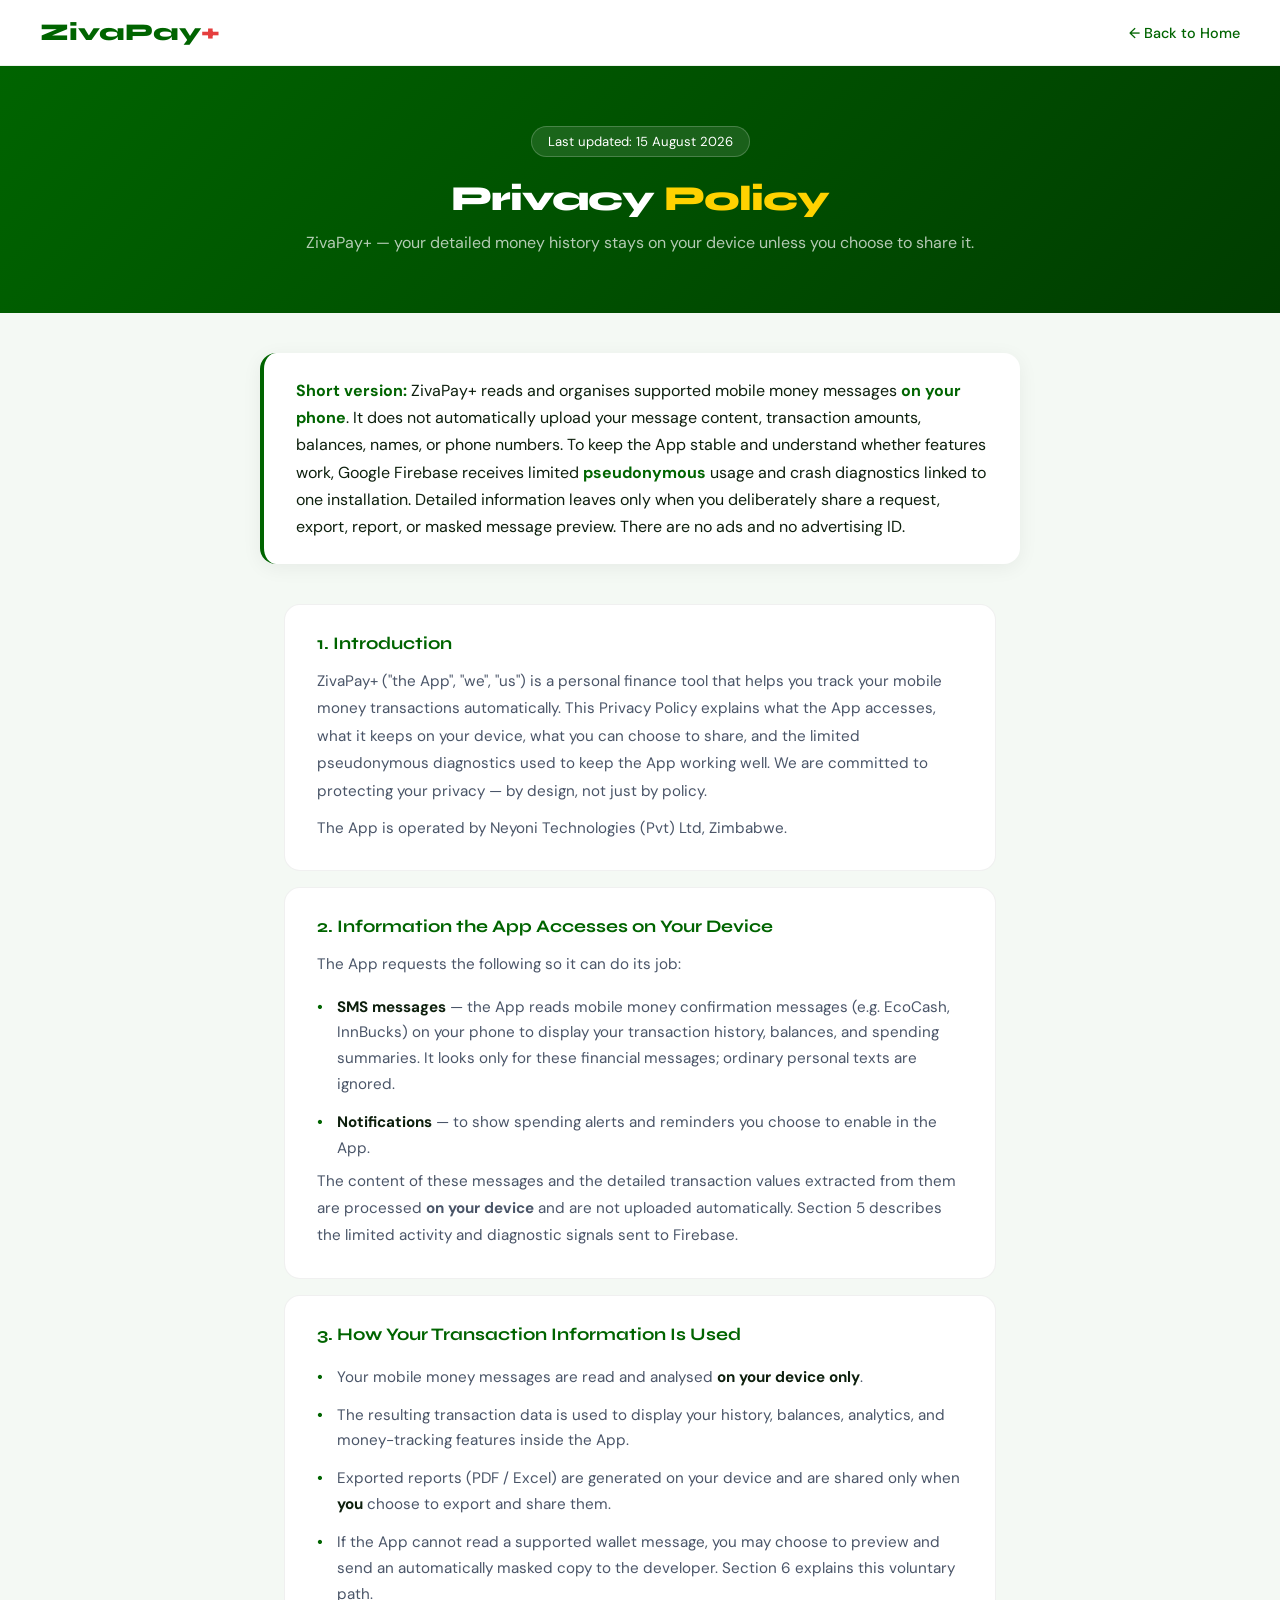
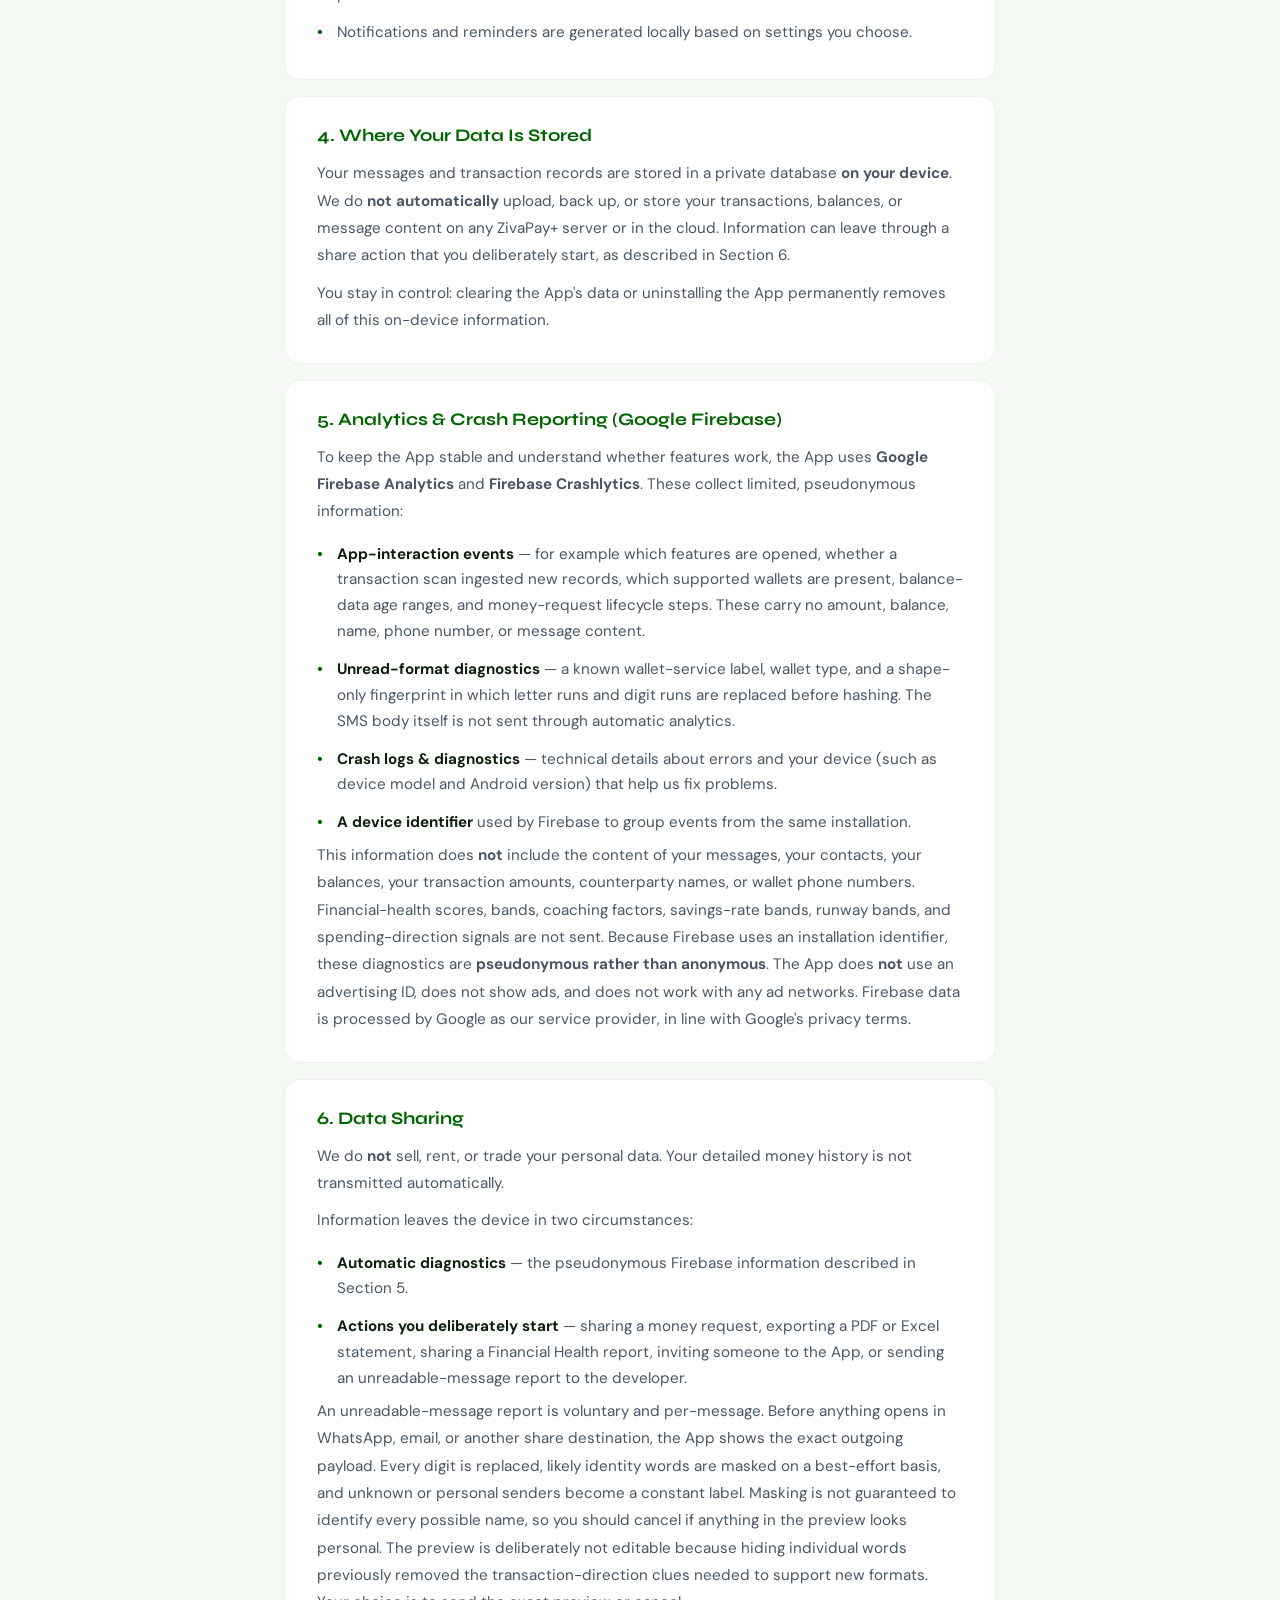
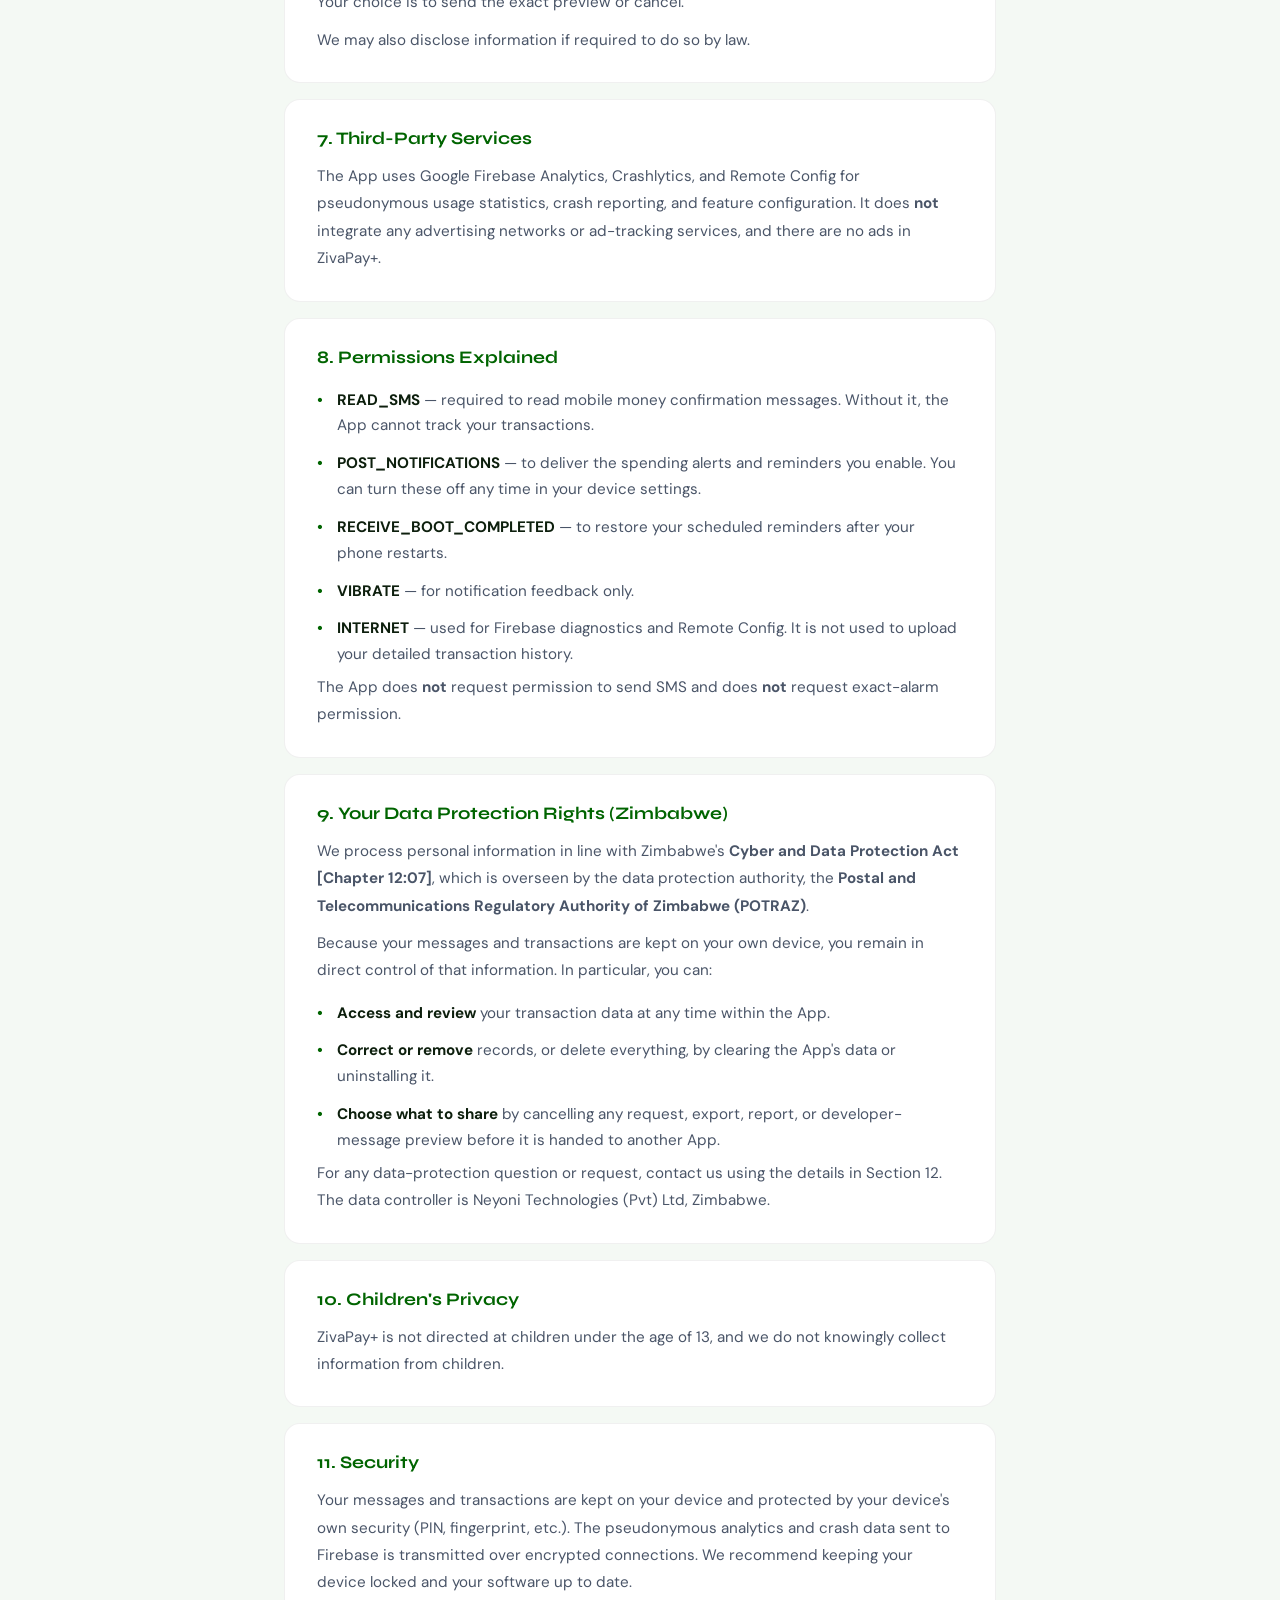
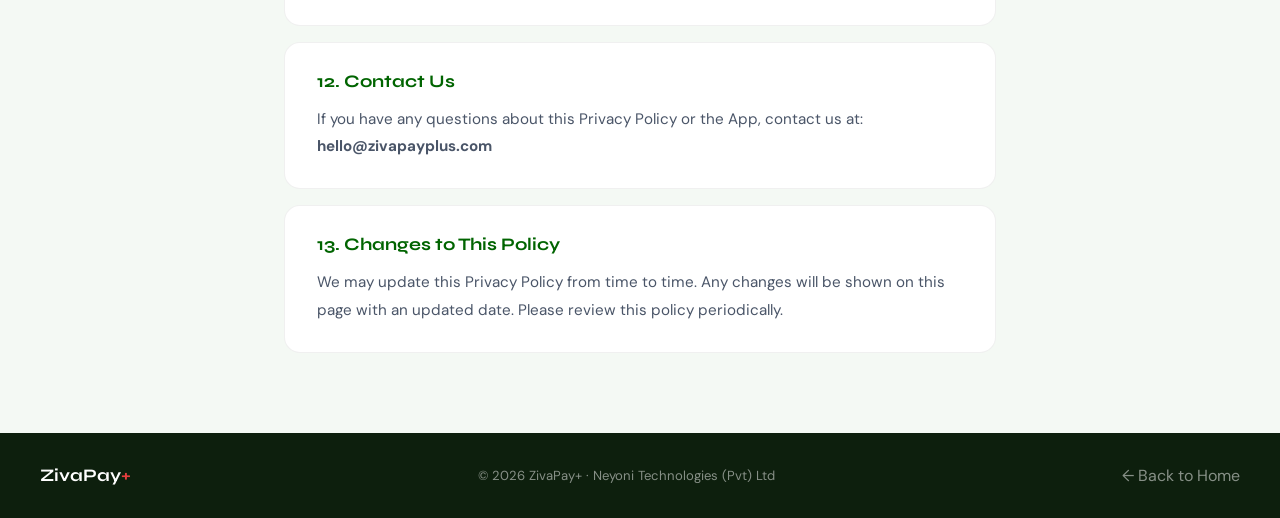
==== commit 175ff353: "docs: reconcile public privacy policy" ====
--- a/privacy.html
+++ b/privacy.html
@@ -4,8 +4,11 @@
   <meta charset="UTF-8"/>
   <meta name="viewport" content="width=device-width, initial-scale=1.0"/>
   <title>ZivaPay+ — Privacy Policy</title>
+  <meta name="description" content="How ZivaPay+ reads supported transaction messages, stores money history on-device, and uses limited diagnostics."/>
+  <link rel="canonical" href="https://zivapayplus.com/privacy.html"/>
+  <meta name="theme-color" content="#006400"/>
   <link rel="preconnect" href="https://fonts.googleapis.com"/>
-  <link href="https://fonts.googleapis.com/css2?family=Syne:wght@400;600;700;800&family=DM+Sans:wght@300;400;500&display=swap" rel="stylesheet"/>
+  <link href="https://fonts.googleapis.com/css2?family=Syne:wght@400;600;700;800&amp;family=DM+Sans:wght@300;400;500&amp;display=swap" rel="stylesheet"/>
   <style>
     :root {
       --green: #006400;
@@ -157,14 +160,14 @@
 
 <!-- HERO -->
 <section class="hero">
-  <div class="hero-badge">Last updated: June 2026</div>
+  <div class="hero-badge">Last updated: 15 August 2026</div>
   <h1>Privacy <span>Policy</span></h1>
-  <p>ZivaPay+ — your mobile money messages stay on your device.</p>
+  <p>ZivaPay+ — your detailed money history stays on your device unless you choose to share it.</p>
 </section>
 
 <!-- SUMMARY -->
 <div class="summary">
-  <p><strong>Short version:</strong> ZivaPay+ reads your mobile money messages <strong>only on your phone</strong> — the message content and your transactions never leave your device and are never sent to us or anyone else. To keep the app stable and improve it, we use Google Firebase to collect anonymous app-usage and crash information that <strong>never includes your messages, balances, or transaction amounts</strong>. There are no ads, and no advertising ID.</p>
+  <p><strong>Short version:</strong> ZivaPay+ reads and organises supported mobile money messages <strong>on your phone</strong>. It does not automatically upload your message content, transaction amounts, balances, names, or phone numbers. To keep the App stable and understand whether features work, Google Firebase receives limited <strong>pseudonymous</strong> usage and crash diagnostics linked to one installation. Detailed information leaves only when you deliberately share a request, export, report, or masked message preview. There are no ads and no advertising ID.</p>
 </div>
 
 <!-- CONTENT -->
@@ -172,7 +175,7 @@
 
   <div class="section">
     <h2>1. Introduction</h2>
-    <p>ZivaPay+ ("the App", "we", "us") is a personal finance tool that helps you track your mobile money transactions automatically. This Privacy Policy explains what the App accesses, what it keeps on your device, and the limited, anonymous information we use to keep the App working well. We are committed to protecting your privacy — by design, not just by policy.</p>
+    <p>ZivaPay+ ("the App", "we", "us") is a personal finance tool that helps you track your mobile money transactions automatically. This Privacy Policy explains what the App accesses, what it keeps on your device, what you can choose to share, and the limited pseudonymous diagnostics used to keep the App working well. We are committed to protecting your privacy — by design, not just by policy.</p>
     <p>The App is operated by Neyoni Technologies (Pvt) Ltd, Zimbabwe.</p>
   </div>
 
@@ -183,7 +186,7 @@
       <li><strong>SMS messages</strong> — the App reads mobile money confirmation messages (e.g. EcoCash, InnBucks) on your phone to display your transaction history, balances, and spending summaries. It looks only for these financial messages; ordinary personal texts are ignored.</li>
       <li><strong>Notifications</strong> — to show spending alerts and reminders you choose to enable in the App.</li>
     </ul>
-    <p>This information is processed <strong>entirely on your device</strong> and is not transmitted to us.</p>
+    <p>The content of these messages and the detailed transaction values extracted from them are processed <strong>on your device</strong> and are not uploaded automatically. Section 5 describes the limited activity and diagnostic signals sent to Firebase.</p>
   </div>
 
   <div class="section">
@@ -192,36 +195,44 @@
       <li>Your mobile money messages are read and analysed <strong>on your device only</strong>.</li>
       <li>The resulting transaction data is used to display your history, balances, analytics, and money-tracking features inside the App.</li>
       <li>Exported reports (PDF / Excel) are generated on your device and are shared only when <strong>you</strong> choose to export and share them.</li>
+      <li>If the App cannot read a supported wallet message, you may choose to preview and send an automatically masked copy to the developer. Section 6 explains this voluntary path.</li>
       <li>Notifications and reminders are generated locally based on settings you choose.</li>
     </ul>
   </div>
 
   <div class="section">
     <h2>4. Where Your Data Is Stored</h2>
-    <p>Your messages and transaction records are stored in a private database <strong>on your device</strong>. We do <strong>not</strong> upload, back up, or store your transactions, balances, or message content on any server or in the cloud.</p>
+    <p>Your messages and transaction records are stored in a private database <strong>on your device</strong>. We do <strong>not automatically</strong> upload, back up, or store your transactions, balances, or message content on any ZivaPay+ server or in the cloud. Information can leave through a share action that you deliberately start, as described in Section 6.</p>
     <p>You stay in control: clearing the App's data or uninstalling the App permanently removes all of this on-device information.</p>
   </div>
 
   <div class="section">
     <h2>5. Analytics &amp; Crash Reporting (Google Firebase)</h2>
-    <p>To keep the App stable and understand which features are useful, the App uses <strong>Google Firebase Analytics</strong> and <strong>Firebase Crashlytics</strong>. These collect limited, anonymous information:</p>
-    <ul>
-      <li><strong>App-interaction events</strong> — e.g. which screens are opened and which features are used, in a general (grouped) form.</li>
+    <p>To keep the App stable and understand whether features work, the App uses <strong>Google Firebase Analytics</strong> and <strong>Firebase Crashlytics</strong>. These collect limited, pseudonymous information:</p>
+    <ul>
+      <li><strong>App-interaction events</strong> — for example which features are opened, whether a transaction scan ingested new records, which supported wallets are present, balance-data age ranges, and money-request lifecycle steps. These carry no amount, balance, name, phone number, or message content.</li>
+      <li><strong>Unread-format diagnostics</strong> — a known wallet-service label, wallet type, and a shape-only fingerprint in which letter runs and digit runs are replaced before hashing. The SMS body itself is not sent through automatic analytics.</li>
       <li><strong>Crash logs &amp; diagnostics</strong> — technical details about errors and your device (such as device model and Android version) that help us fix problems.</li>
       <li><strong>A device identifier</strong> used by Firebase to group events from the same installation.</li>
     </ul>
-    <p>This information <strong>never includes the content of your messages, your contacts, your balances, or your transaction amounts</strong>. The App does <strong>not</strong> use an advertising ID, does not show ads, and does not work with any ad networks. This Firebase data is processed by Google as our service provider, in line with Google's privacy terms.</p>
+    <p>This information does <strong>not</strong> include the content of your messages, your contacts, your balances, your transaction amounts, counterparty names, or wallet phone numbers. Financial-health scores, bands, coaching factors, savings-rate bands, runway bands, and spending-direction signals are not sent. Because Firebase uses an installation identifier, these diagnostics are <strong>pseudonymous rather than anonymous</strong>. The App does <strong>not</strong> use an advertising ID, does not show ads, and does not work with any ad networks. Firebase data is processed by Google as our service provider, in line with Google's privacy terms.</p>
   </div>
 
   <div class="section">
     <h2>6. Data Sharing</h2>
-    <p>We do <strong>not</strong> sell, rent, or trade your personal data. Your mobile money messages and transaction records never leave your device.</p>
-    <p>The only information shared with a third party is the anonymous analytics and crash-diagnostic data described in Section 5, which is sent to Google Firebase to keep the App working and improving. We may also disclose information if required to do so by law.</p>
+    <p>We do <strong>not</strong> sell, rent, or trade your personal data. Your detailed money history is not transmitted automatically.</p>
+    <p>Information leaves the device in two circumstances:</p>
+    <ul>
+      <li><strong>Automatic diagnostics</strong> — the pseudonymous Firebase information described in Section 5.</li>
+      <li><strong>Actions you deliberately start</strong> — sharing a money request, exporting a PDF or Excel statement, sharing a Financial Health report, inviting someone to the App, or sending an unreadable-message report to the developer.</li>
+    </ul>
+    <p>An unreadable-message report is voluntary and per-message. Before anything opens in WhatsApp, email, or another share destination, the App shows the exact outgoing payload. Every digit is replaced, likely identity words are masked on a best-effort basis, and unknown or personal senders become a constant label. Masking is not guaranteed to identify every possible name, so you should cancel if anything in the preview looks personal. The preview is deliberately not editable because hiding individual words previously removed the transaction-direction clues needed to support new formats. Your choice is to send the exact preview or cancel.</p>
+    <p>We may also disclose information if required to do so by law.</p>
   </div>
 
   <div class="section">
     <h2>7. Third-Party Services</h2>
-    <p>The App uses Google Firebase (Analytics and Crashlytics) for anonymous usage statistics and crash reporting. It does <strong>not</strong> integrate any advertising networks or ad-tracking services, and there are no ads in ZivaPay+.</p>
+    <p>The App uses Google Firebase Analytics, Crashlytics, and Remote Config for pseudonymous usage statistics, crash reporting, and feature configuration. It does <strong>not</strong> integrate any advertising networks or ad-tracking services, and there are no ads in ZivaPay+.</p>
   </div>
 
   <div class="section">
@@ -229,10 +240,11 @@
     <ul>
       <li><strong>READ_SMS</strong> — required to read mobile money confirmation messages. Without it, the App cannot track your transactions.</li>
       <li><strong>POST_NOTIFICATIONS</strong> — to deliver the spending alerts and reminders you enable. You can turn these off any time in your device settings.</li>
-      <li><strong>SCHEDULE_EXACT_ALARM</strong> — to deliver scheduled reminders and summaries at the right time.</li>
       <li><strong>RECEIVE_BOOT_COMPLETED</strong> — to restore your scheduled reminders after your phone restarts.</li>
       <li><strong>VIBRATE</strong> — for notification feedback only.</li>
-    </ul>
+      <li><strong>INTERNET</strong> — used for Firebase diagnostics and Remote Config. It is not used to upload your detailed transaction history.</li>
+    </ul>
+    <p>The App does <strong>not</strong> request permission to send SMS and does <strong>not</strong> request exact-alarm permission.</p>
   </div>
 
   <div class="section">
@@ -242,7 +254,7 @@
     <ul>
       <li><strong>Access and review</strong> your transaction data at any time within the App.</li>
       <li><strong>Correct or remove</strong> records, or delete everything, by clearing the App's data or uninstalling it.</li>
-      <li><strong>Limit analytics</strong> by disabling usage and diagnostics collection in your device settings.</li>
+      <li><strong>Choose what to share</strong> by cancelling any request, export, report, or developer-message preview before it is handed to another App.</li>
     </ul>
     <p>For any data-protection question or request, contact us using the details in Section 12. The data controller is Neyoni Technologies (Pvt) Ltd, Zimbabwe.</p>
   </div>
@@ -254,7 +266,7 @@
 
   <div class="section">
     <h2>11. Security</h2>
-    <p>Your messages and transactions are kept on your device and protected by your device's own security (PIN, fingerprint, etc.). The anonymous analytics and crash data sent to Firebase is transmitted over encrypted connections. We recommend keeping your device locked and your software up to date.</p>
+    <p>Your messages and transactions are kept on your device and protected by your device's own security (PIN, fingerprint, etc.). The pseudonymous analytics and crash data sent to Firebase is transmitted over encrypted connections. We recommend keeping your device locked and your software up to date.</p>
   </div>
 
   <div class="section">
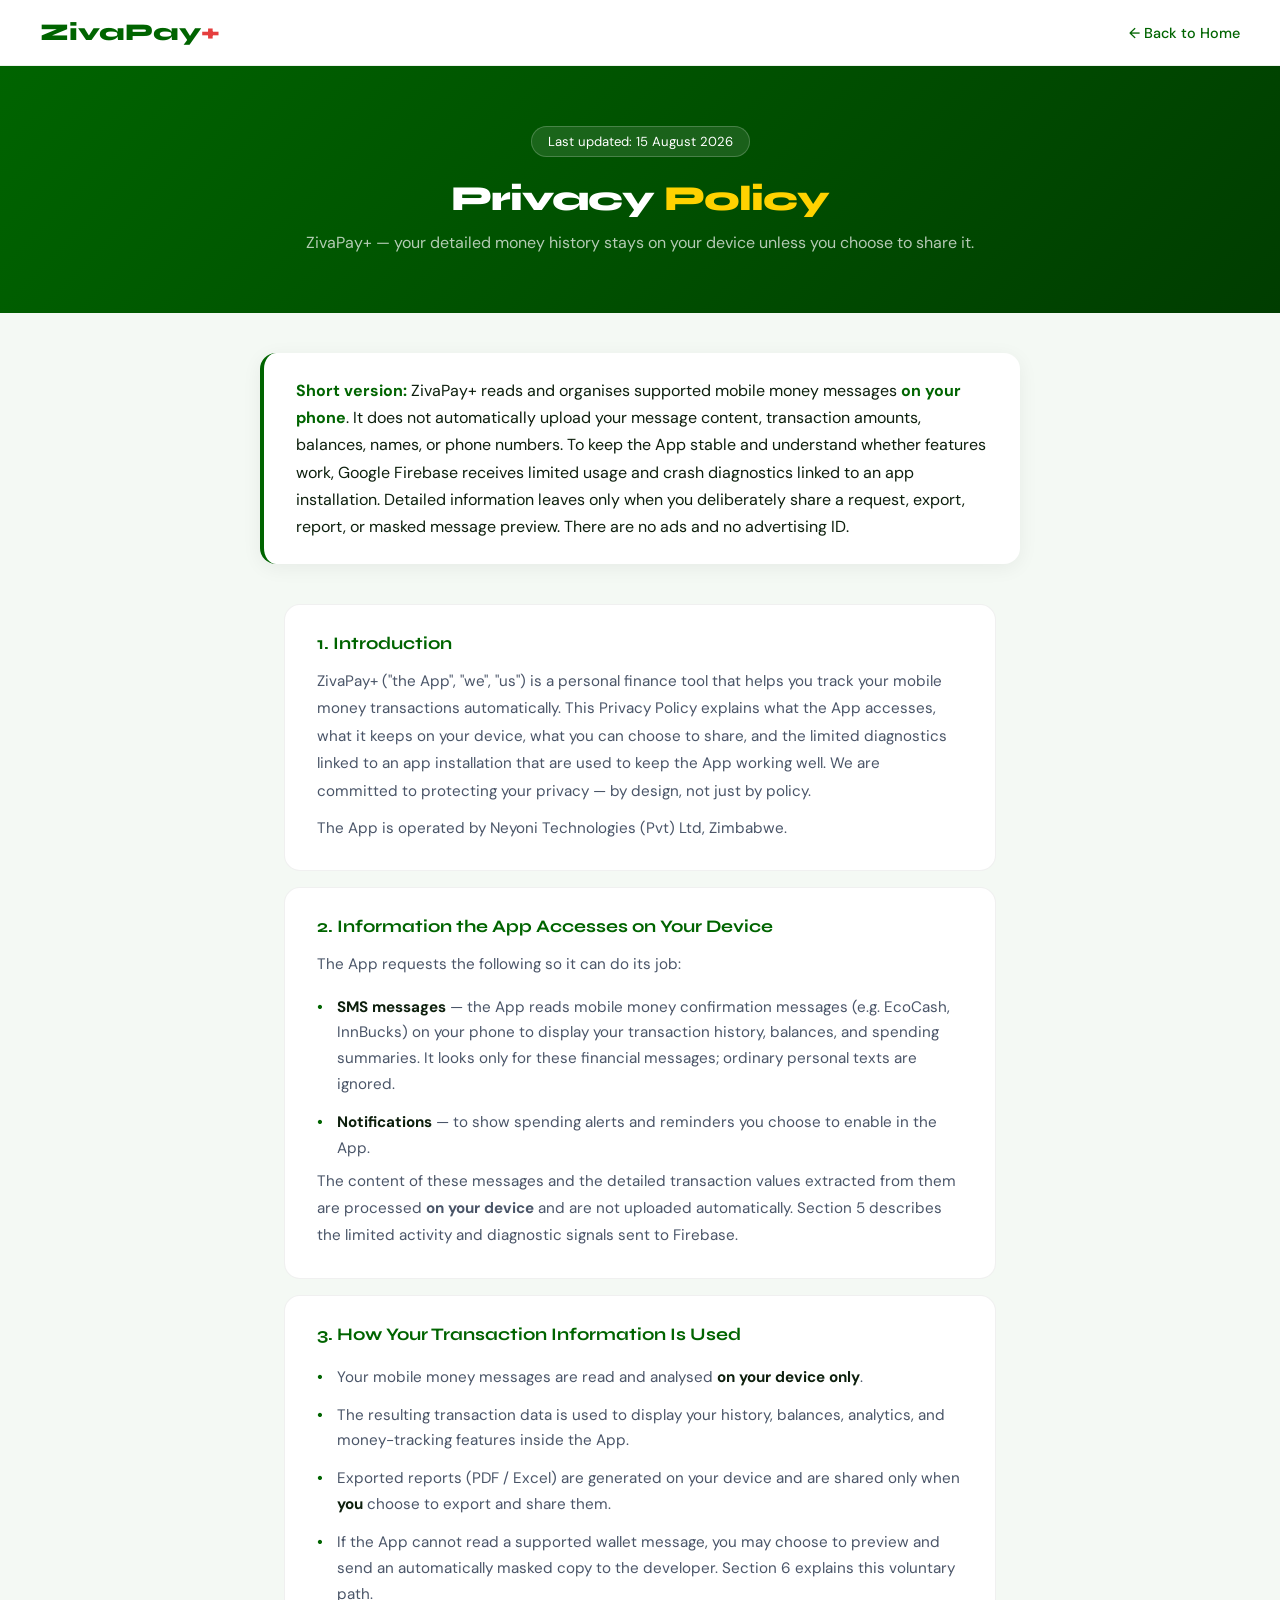
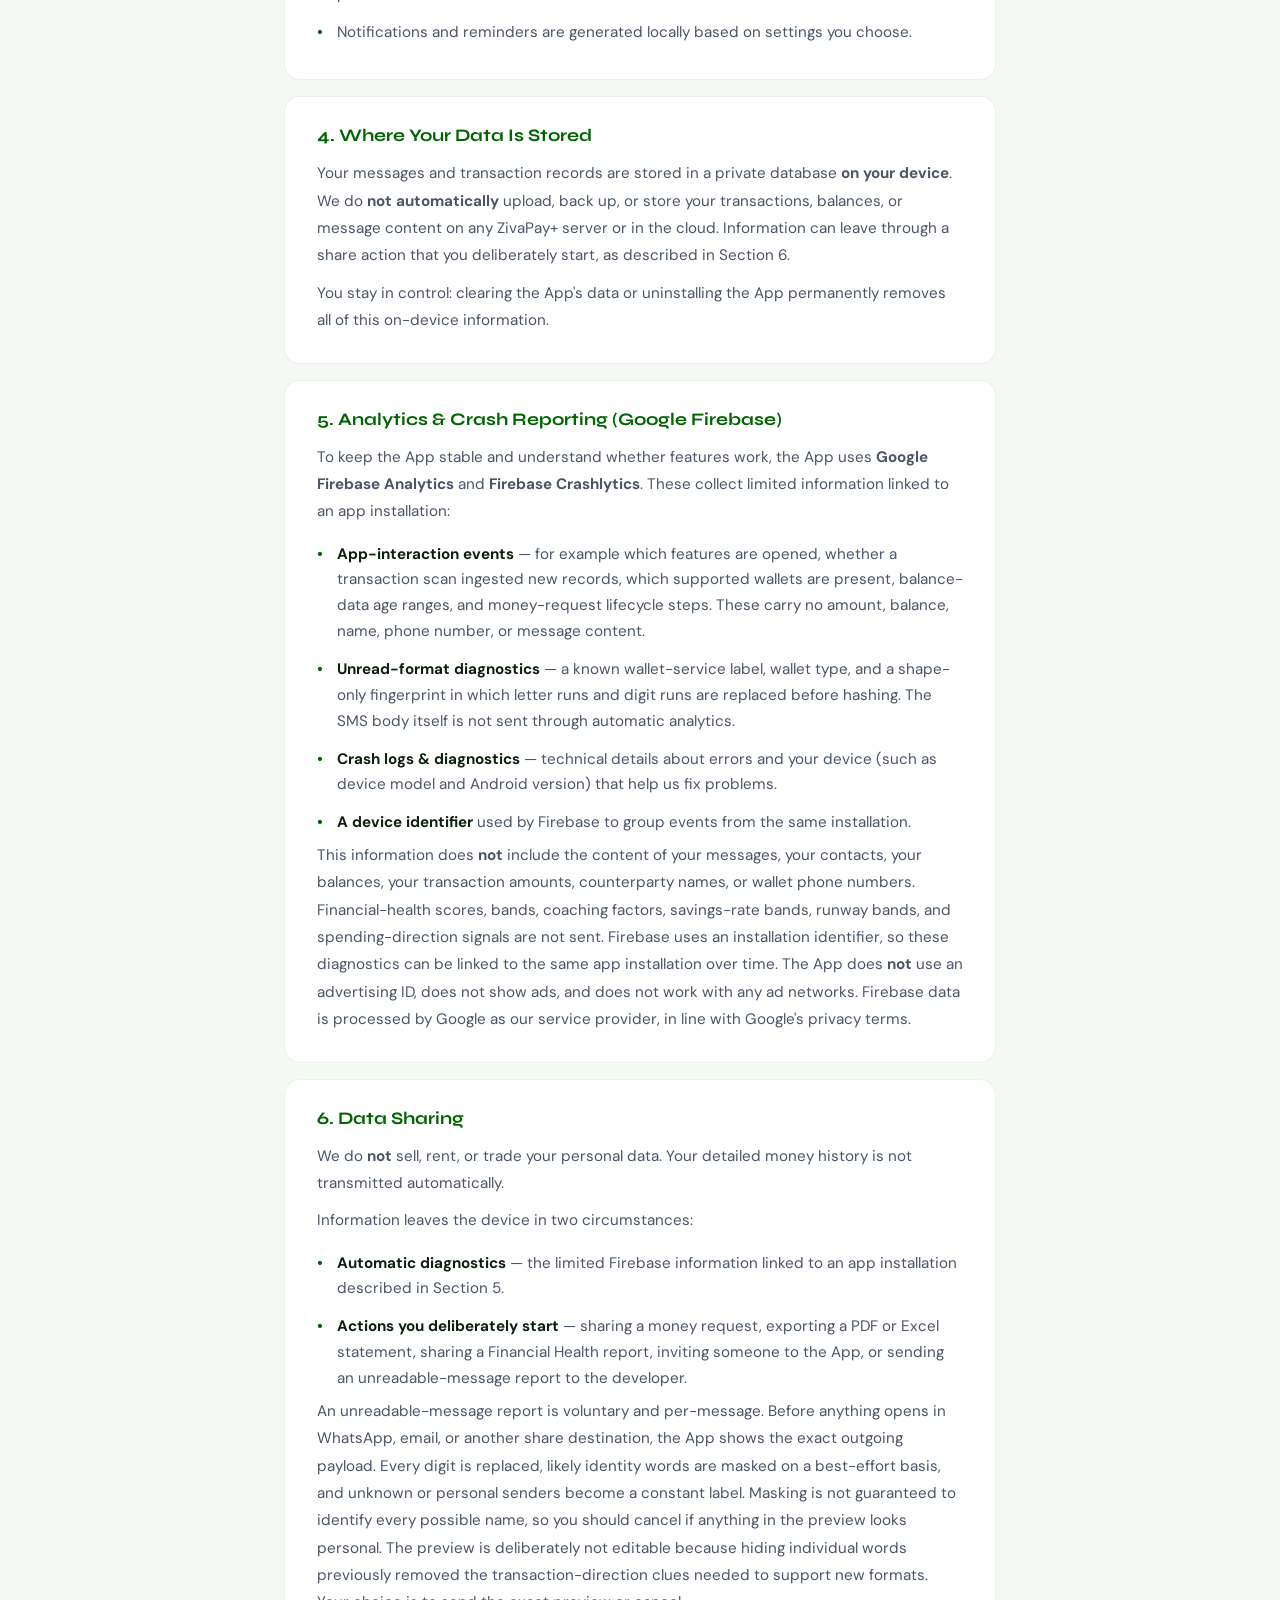
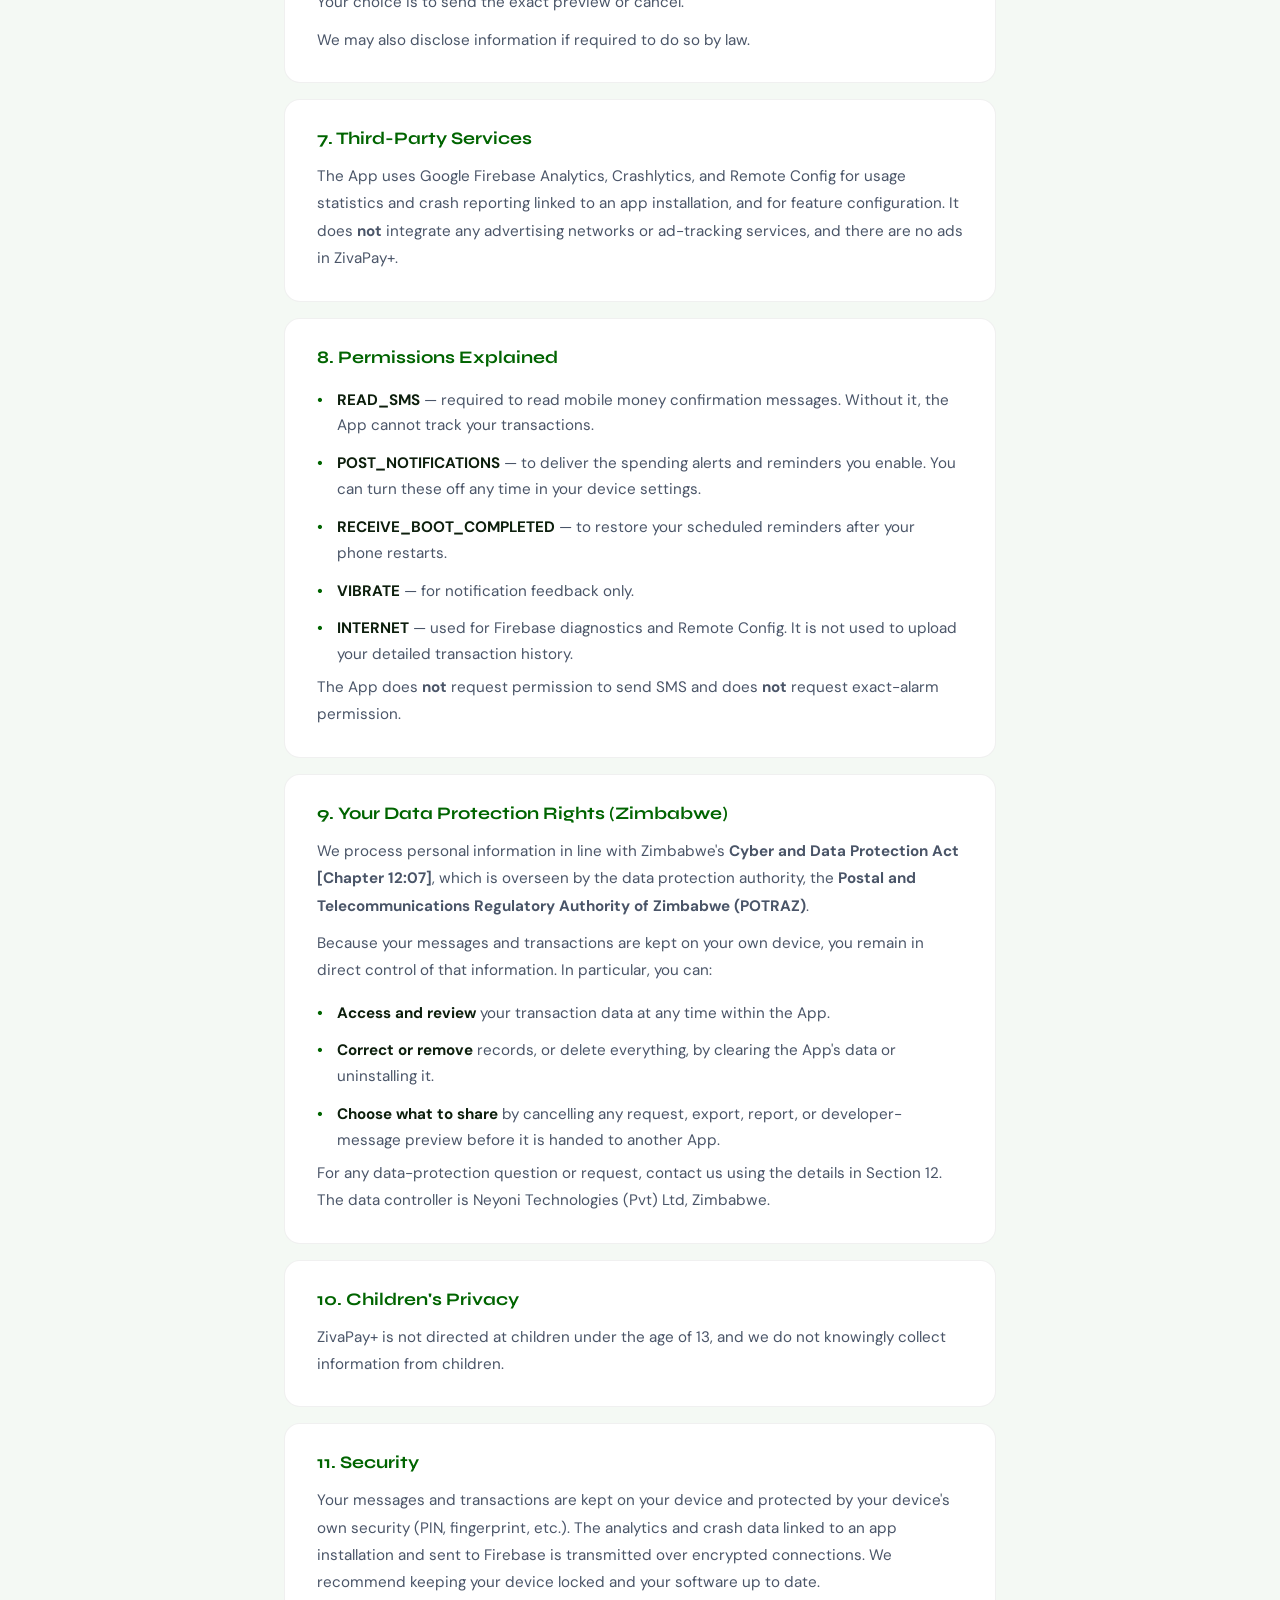
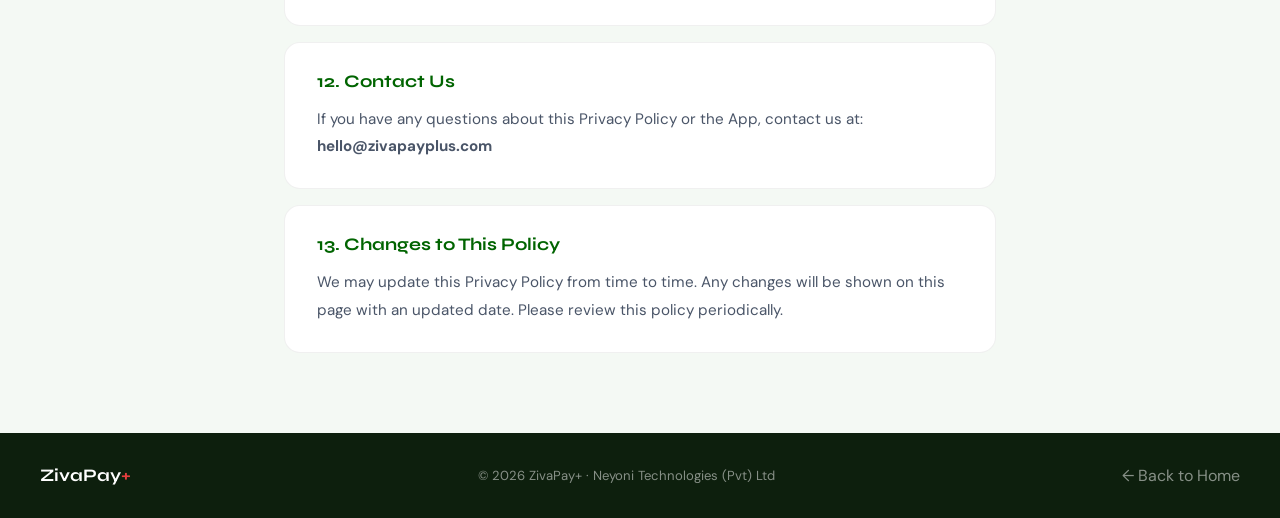
==== commit adc811fc: "docs: use plain-language diagnostics wording" ====
--- a/privacy.html
+++ b/privacy.html
@@ -167,7 +167,7 @@
 
 <!-- SUMMARY -->
 <div class="summary">
-  <p><strong>Short version:</strong> ZivaPay+ reads and organises supported mobile money messages <strong>on your phone</strong>. It does not automatically upload your message content, transaction amounts, balances, names, or phone numbers. To keep the App stable and understand whether features work, Google Firebase receives limited <strong>pseudonymous</strong> usage and crash diagnostics linked to one installation. Detailed information leaves only when you deliberately share a request, export, report, or masked message preview. There are no ads and no advertising ID.</p>
+  <p><strong>Short version:</strong> ZivaPay+ reads and organises supported mobile money messages <strong>on your phone</strong>. It does not automatically upload your message content, transaction amounts, balances, names, or phone numbers. To keep the App stable and understand whether features work, Google Firebase receives limited usage and crash diagnostics linked to an app installation. Detailed information leaves only when you deliberately share a request, export, report, or masked message preview. There are no ads and no advertising ID.</p>
 </div>
 
 <!-- CONTENT -->
@@ -175,7 +175,7 @@
 
   <div class="section">
     <h2>1. Introduction</h2>
-    <p>ZivaPay+ ("the App", "we", "us") is a personal finance tool that helps you track your mobile money transactions automatically. This Privacy Policy explains what the App accesses, what it keeps on your device, what you can choose to share, and the limited pseudonymous diagnostics used to keep the App working well. We are committed to protecting your privacy — by design, not just by policy.</p>
+    <p>ZivaPay+ ("the App", "we", "us") is a personal finance tool that helps you track your mobile money transactions automatically. This Privacy Policy explains what the App accesses, what it keeps on your device, what you can choose to share, and the limited diagnostics linked to an app installation that are used to keep the App working well. We are committed to protecting your privacy — by design, not just by policy.</p>
     <p>The App is operated by Neyoni Technologies (Pvt) Ltd, Zimbabwe.</p>
   </div>
 
@@ -208,14 +208,14 @@
 
   <div class="section">
     <h2>5. Analytics &amp; Crash Reporting (Google Firebase)</h2>
-    <p>To keep the App stable and understand whether features work, the App uses <strong>Google Firebase Analytics</strong> and <strong>Firebase Crashlytics</strong>. These collect limited, pseudonymous information:</p>
+    <p>To keep the App stable and understand whether features work, the App uses <strong>Google Firebase Analytics</strong> and <strong>Firebase Crashlytics</strong>. These collect limited information linked to an app installation:</p>
     <ul>
       <li><strong>App-interaction events</strong> — for example which features are opened, whether a transaction scan ingested new records, which supported wallets are present, balance-data age ranges, and money-request lifecycle steps. These carry no amount, balance, name, phone number, or message content.</li>
       <li><strong>Unread-format diagnostics</strong> — a known wallet-service label, wallet type, and a shape-only fingerprint in which letter runs and digit runs are replaced before hashing. The SMS body itself is not sent through automatic analytics.</li>
       <li><strong>Crash logs &amp; diagnostics</strong> — technical details about errors and your device (such as device model and Android version) that help us fix problems.</li>
       <li><strong>A device identifier</strong> used by Firebase to group events from the same installation.</li>
     </ul>
-    <p>This information does <strong>not</strong> include the content of your messages, your contacts, your balances, your transaction amounts, counterparty names, or wallet phone numbers. Financial-health scores, bands, coaching factors, savings-rate bands, runway bands, and spending-direction signals are not sent. Because Firebase uses an installation identifier, these diagnostics are <strong>pseudonymous rather than anonymous</strong>. The App does <strong>not</strong> use an advertising ID, does not show ads, and does not work with any ad networks. Firebase data is processed by Google as our service provider, in line with Google's privacy terms.</p>
+    <p>This information does <strong>not</strong> include the content of your messages, your contacts, your balances, your transaction amounts, counterparty names, or wallet phone numbers. Financial-health scores, bands, coaching factors, savings-rate bands, runway bands, and spending-direction signals are not sent. Firebase uses an installation identifier, so these diagnostics can be linked to the same app installation over time. The App does <strong>not</strong> use an advertising ID, does not show ads, and does not work with any ad networks. Firebase data is processed by Google as our service provider, in line with Google's privacy terms.</p>
   </div>
 
   <div class="section">
@@ -223,7 +223,7 @@
     <p>We do <strong>not</strong> sell, rent, or trade your personal data. Your detailed money history is not transmitted automatically.</p>
     <p>Information leaves the device in two circumstances:</p>
     <ul>
-      <li><strong>Automatic diagnostics</strong> — the pseudonymous Firebase information described in Section 5.</li>
+      <li><strong>Automatic diagnostics</strong> — the limited Firebase information linked to an app installation described in Section 5.</li>
       <li><strong>Actions you deliberately start</strong> — sharing a money request, exporting a PDF or Excel statement, sharing a Financial Health report, inviting someone to the App, or sending an unreadable-message report to the developer.</li>
     </ul>
     <p>An unreadable-message report is voluntary and per-message. Before anything opens in WhatsApp, email, or another share destination, the App shows the exact outgoing payload. Every digit is replaced, likely identity words are masked on a best-effort basis, and unknown or personal senders become a constant label. Masking is not guaranteed to identify every possible name, so you should cancel if anything in the preview looks personal. The preview is deliberately not editable because hiding individual words previously removed the transaction-direction clues needed to support new formats. Your choice is to send the exact preview or cancel.</p>
@@ -232,7 +232,7 @@
 
   <div class="section">
     <h2>7. Third-Party Services</h2>
-    <p>The App uses Google Firebase Analytics, Crashlytics, and Remote Config for pseudonymous usage statistics, crash reporting, and feature configuration. It does <strong>not</strong> integrate any advertising networks or ad-tracking services, and there are no ads in ZivaPay+.</p>
+    <p>The App uses Google Firebase Analytics, Crashlytics, and Remote Config for usage statistics and crash reporting linked to an app installation, and for feature configuration. It does <strong>not</strong> integrate any advertising networks or ad-tracking services, and there are no ads in ZivaPay+.</p>
   </div>
 
   <div class="section">
@@ -266,7 +266,7 @@
 
   <div class="section">
     <h2>11. Security</h2>
-    <p>Your messages and transactions are kept on your device and protected by your device's own security (PIN, fingerprint, etc.). The pseudonymous analytics and crash data sent to Firebase is transmitted over encrypted connections. We recommend keeping your device locked and your software up to date.</p>
+    <p>Your messages and transactions are kept on your device and protected by your device's own security (PIN, fingerprint, etc.). The analytics and crash data linked to an app installation and sent to Firebase is transmitted over encrypted connections. We recommend keeping your device locked and your software up to date.</p>
   </div>
 
   <div class="section">
